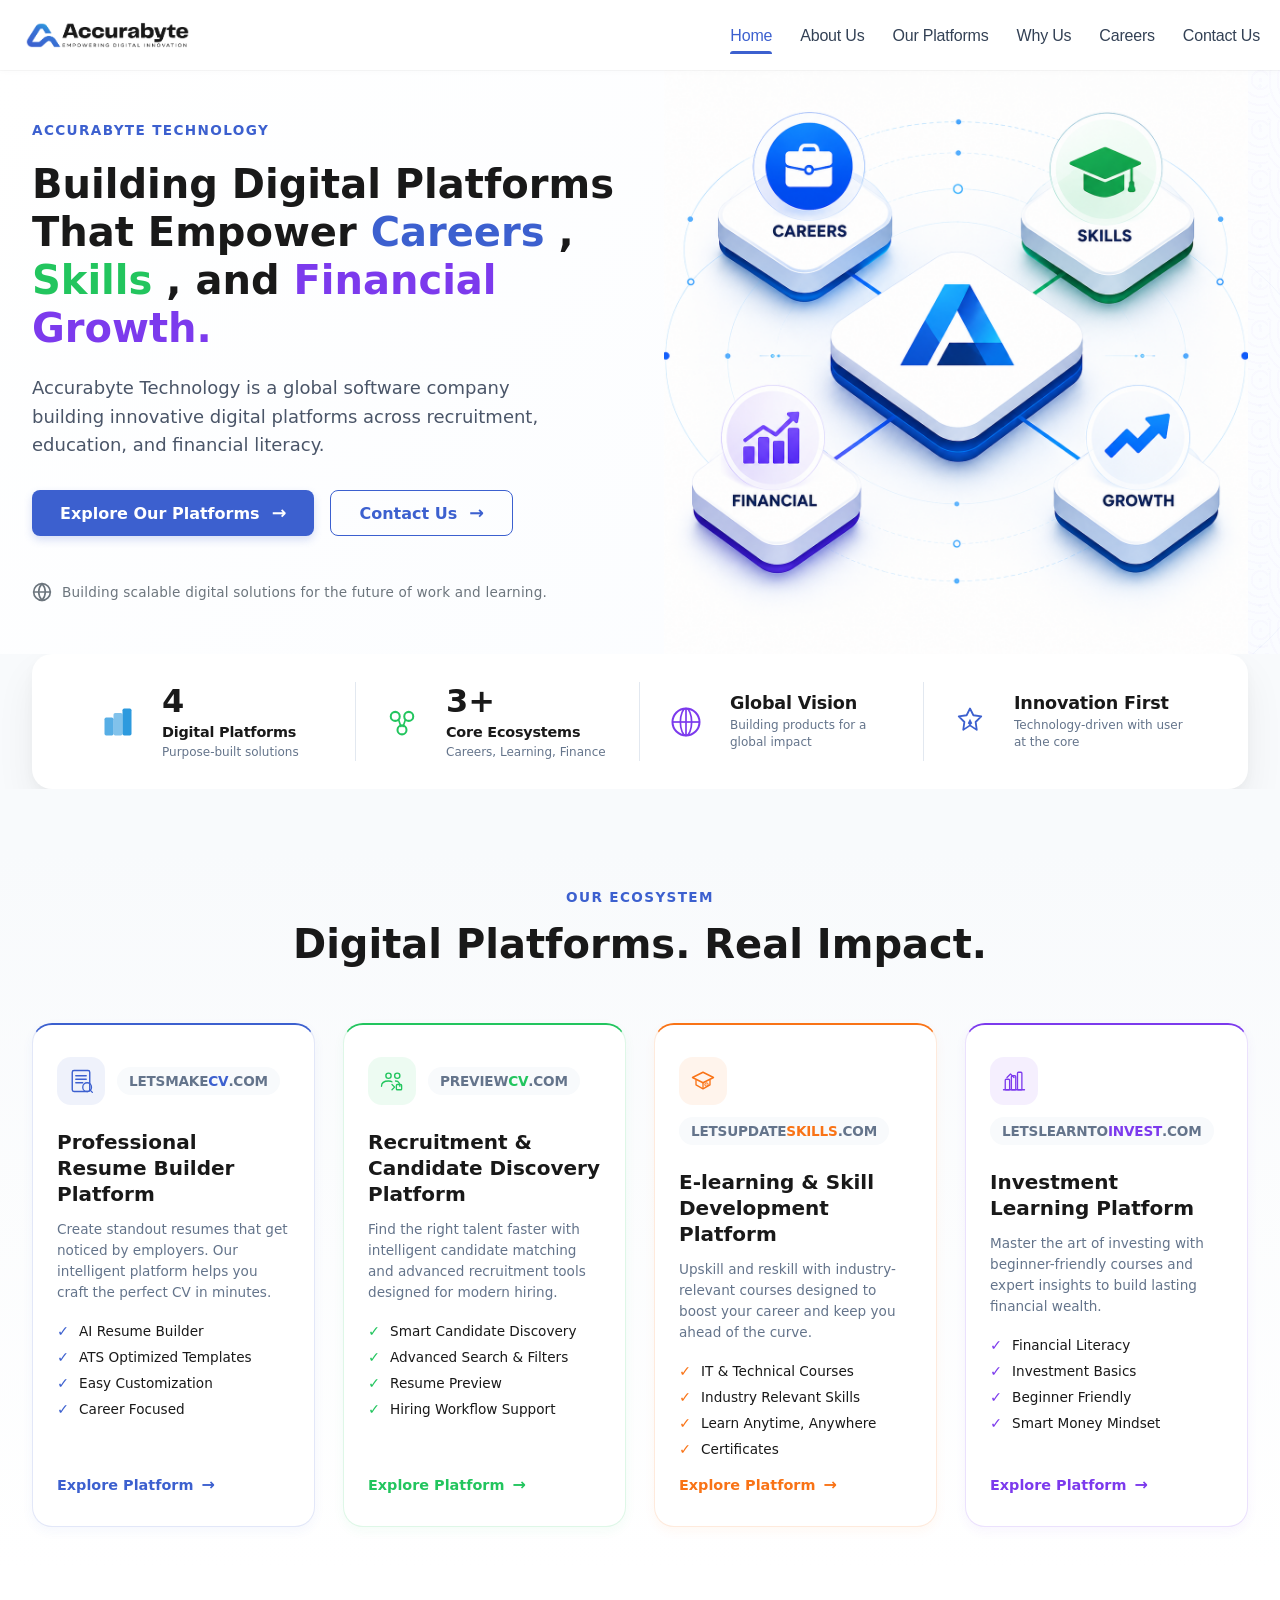
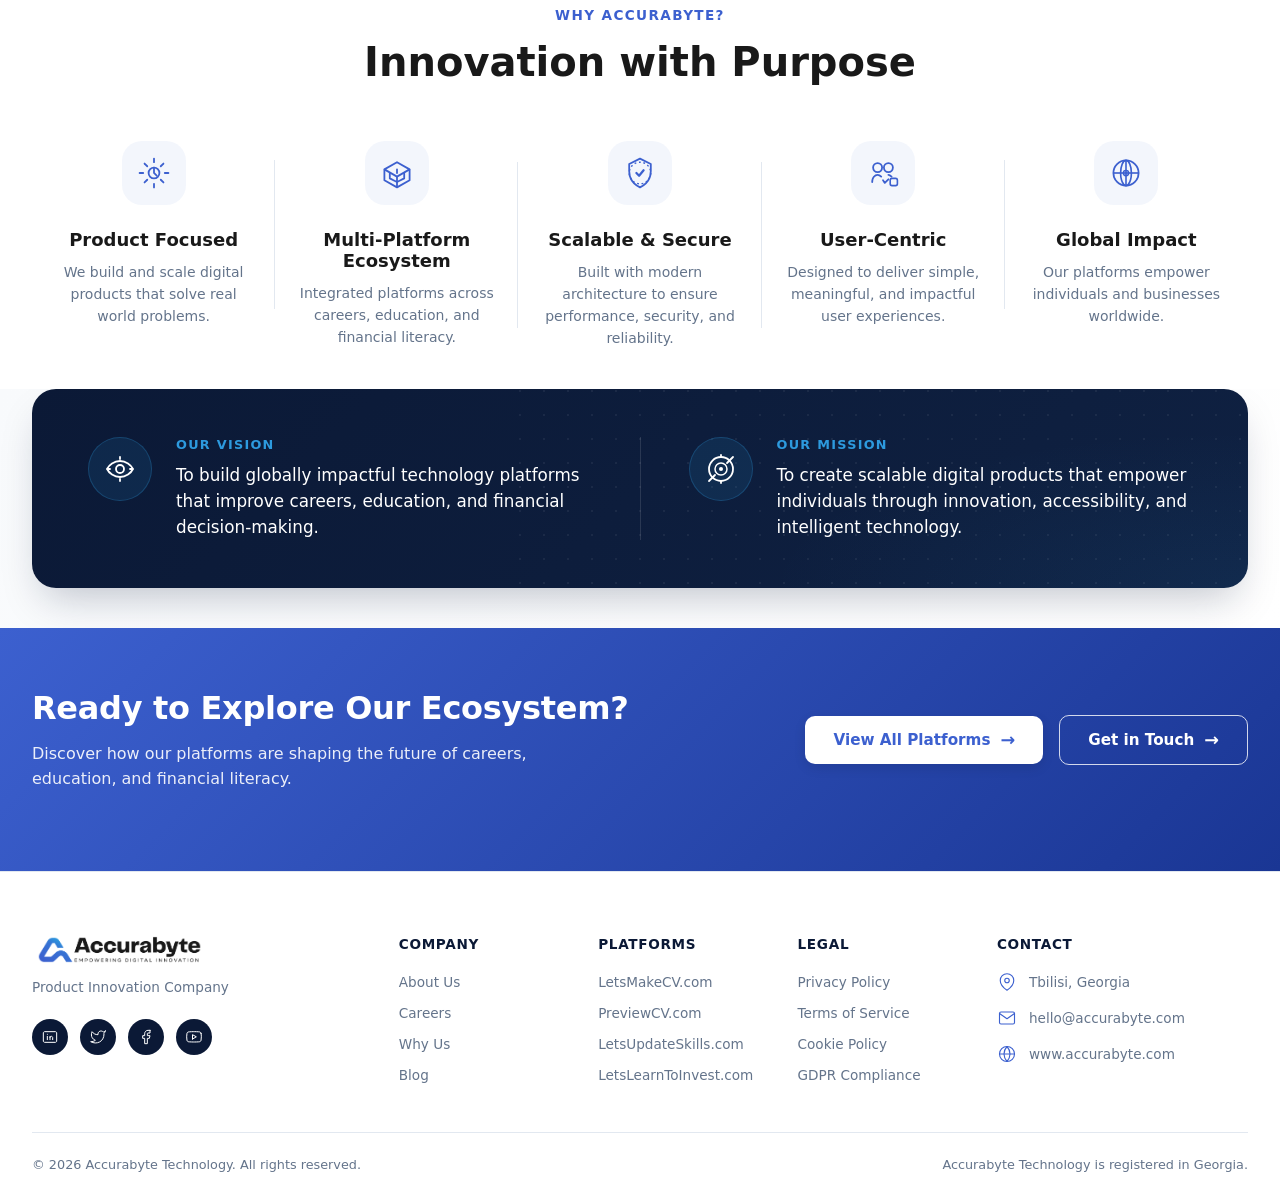
==== index.html @ ffb5058c "Initial commit" ====
<!DOCTYPE html>
<html lang="en">
<head>
  <meta charset="UTF-8">
  <meta name="viewport" content="width=device-width, initial-scale=1.0, viewport-fit=cover">
  <title>Accurabyte Technology</title>
  <link rel="stylesheet" href="css/style.css">
</head>
<body>

<header class="site-header">
  <div class="header-container">
    <!-- LEFT: Logo Mark + Brand Typography -->
    <a href="#" class="logo-wrapper" aria-label="Accurabyte Technology home">
  <img src="assets/logo.png" alt="Accurabyte Technology Logo" class="logo-image">
</a>

    <!-- RIGHT: Navigation Menu (Desktop + Mobile overlay) -->
    <div class="nav-menu" id="navMenu">
      <ul class="nav-list">
        <li><a href="#" class="nav-link active" data-nav="home">Home</a></li>
        <li><a href="#" class="nav-link" data-nav="about">About Us</a></li>
        <li><a href="#" class="nav-link" data-nav="platforms">Our Platforms</a></li>
        <li><a href="#" class="nav-link" data-nav="whyrus">Why Us</a></li>
        <li><a href="#" class="nav-link" data-nav="careers">Careers</a></li>
        <li><a href="#" class="nav-link" data-nav="contact">Contact Us</a></li>
      </ul>
    </div>

    <!-- Mobile hamburger toggle button -->
    <button class="mobile-toggle" id="mobileToggleBtn" aria-label="Menu" aria-expanded="false">
      <div class="hamburger">
        <span></span>
        <span></span>
        <span></span>
      </div>
    </button>
  </div>
</header>

  <!-- Hero Section -->
  <section class="sec1-hero-section">
    <div class="sec1-container">
      <div class="sec1-grid">
        <!-- LEFT COLUMN: Text + CTA -->
        <div class="sec1-left-col">
          <div class="sec1-eyebrow">ACCURABYTE TECHNOLOGY</div>
          <h1 class="sec1-heading">
            <span class="sec1-text-dark">Building Digital Platforms That Empower </span>
            <span class="sec1-text-careers">Careers</span>
            <span class="sec1-text-dark">, </span>
            <span class="sec1-text-skills">Skills</span>
            <span class="sec1-text-dark">, and </span>
            <span class="sec1-text-financial">Financial Growth.</span>
          </h1>
          <p class="sec1-description">
            Accurabyte Technology is a global software company building innovative digital platforms across recruitment, education, and financial literacy.
          </p>
          <div class="sec1-cta-group">
            <a href="#" class="sec1-btn-primary">
              Explore Our Platforms <span class="sec1-arrow">→</span>
            </a>
            <a href="#" class="sec1-btn-secondary">
              Contact Us <span class="sec1-arrow">→</span>
            </a>
          </div>
          <div class="sec1-bottom-info">
            <span class="sec1-globe-icon" aria-hidden="true"></span>
            <span class="sec1-bottom-text">Building scalable digital solutions for the future of work and learning.</span>
          </div>
        </div>

        <!-- RIGHT COLUMN: Hero Visual Asset (hero.png) -->
        <div class="sec1-right-col">
          <img src="assets/hero-img.png" alt="Accurabyte isometric digital platform illustration showing careers, skills, financial growth nodes" class="sec1-hero-image">
        </div>
      </div>
    </div>
  </section>

    <!-- Stats/Features Banner Section -->
  <section class="sec2-stats-section">
    <div class="sec2-container">
      <div class="sec2-stats-banner">
        
        <!-- Item 1: Digital Platforms -->
        <div class="sec2-stats-item">
          <div class="sec2-stats-icon sec2-icon-platforms">
            <svg width="32" height="32" viewBox="0 0 32 32" fill="none" xmlns="http://www.w3.org/2000/svg">
              <rect x="4" y="12" width="8" height="16" rx="1.5" fill="currentColor" opacity="0.8"/>
              <rect x="12" y="8" width="8" height="20" rx="1.5" fill="currentColor" opacity="0.6"/>
              <rect x="20" y="4" width="8" height="24" rx="1.5" fill="currentColor"/>
            </svg>
          </div>
          <div class="sec2-stats-text">
            <div class="sec2-stats-number">4</div>
            <div class="sec2-stats-label">Digital Platforms</div>
            <div class="sec2-stats-desc">Purpose-built solutions</div>
          </div>
        </div>

        <!-- Item 2: Core Ecosystems -->
        <div class="sec2-stats-item">
          <div class="sec2-stats-icon sec2-icon-ecosystems">
            <svg width="32" height="32" viewBox="0 0 32 32" fill="none" xmlns="http://www.w3.org/2000/svg">
              <circle cx="10" cy="11" r="4" stroke="currentColor" stroke-width="1.8" fill="none"/>
              <circle cx="22" cy="11" r="4" stroke="currentColor" stroke-width="1.8" fill="none"/>
              <circle cx="16" cy="23" r="4" stroke="currentColor" stroke-width="1.8" fill="none"/>
              <path d="M13 14L15 20" stroke="currentColor" stroke-width="1.5" stroke-linecap="round"/>
              <path d="M19 14L17 20" stroke="currentColor" stroke-width="1.5" stroke-linecap="round"/>
            </svg>
          </div>
          <div class="sec2-stats-text">
            <div class="sec2-stats-number">3+</div>
            <div class="sec2-stats-label">Core Ecosystems</div>
            <div class="sec2-stats-desc">Careers, Learning, Finance</div>
          </div>
        </div>

        <!-- Item 3: Global Vision -->
        <div class="sec2-stats-item">
          <div class="sec2-stats-icon sec2-icon-global">
            <svg width="32" height="32" viewBox="0 0 32 32" fill="none" xmlns="http://www.w3.org/2000/svg">
              <circle cx="16" cy="16" r="12" stroke="currentColor" stroke-width="1.8" fill="none"/>
              <ellipse cx="16" cy="16" rx="5" ry="12" stroke="currentColor" stroke-width="1.5" fill="none"/>
              <line x1="4" y1="16" x2="28" y2="16" stroke="currentColor" stroke-width="1.5"/>
              <line x1="16" y1="4" x2="16" y2="28" stroke="currentColor" stroke-width="1.5"/>
            </svg>
          </div>
          <div class="sec2-stats-text">
            <div class="sec2-stats-heading">Global Vision</div>
            <div class="sec2-stats-desc">Building products for a global impact</div>
          </div>
        </div>

        <!-- Item 4: Innovation First -->
        <div class="sec2-stats-item">
          <div class="sec2-stats-icon sec2-icon-innovation">
            <svg width="32" height="32" viewBox="0 0 32 32" fill="none" xmlns="http://www.w3.org/2000/svg">
              <path d="M16 4L19 10L26 11L21 16L22 23L16 19L10 23L11 16L6 11L13 10L16 4Z" stroke="currentColor" stroke-width="1.6" fill="none" stroke-linejoin="round"/>
              <path d="M16 13L18 17L16 19L14 17L16 13Z" fill="currentColor"/>
            </svg>
          </div>
          <div class="sec2-stats-text">
            <div class="sec2-stats-heading">Innovation First</div>
            <div class="sec2-stats-desc">Technology-driven with user at the core</div>
          </div>
        </div>

      </div>
    </div>
  </section>

    <!-- Section 3: Digital Platforms / Ecosystem -->
  <section class="sec3-platforms-section">
    <div class="sec3-container">
      <!-- Section Header -->
      <div class="sec3-header">
        <div class="sec3-eyebrow">OUR ECOSYSTEM</div>
        <h2 class="sec3-heading">Digital Platforms. Real Impact.</h2>
      </div>

      <!-- Cards Grid -->
      <div class="sec3-grid">
        
        <!-- Card 1: Blue - Professional Resume Builder -->
        <div class="sec3-card sec3-card--blue">
          <div class="sec3-card-header">
            <div class="sec3-icon-wrapper">
              <svg width="32" height="32" viewBox="0 0 32 32" fill="none" xmlns="http://www.w3.org/2000/svg">
                <rect x="6" y="4" width="20" height="24" rx="2" stroke="currentColor" stroke-width="1.6" fill="none"/>
                <line x1="10" y1="10" x2="22" y2="10" stroke="currentColor" stroke-width="1.5" stroke-linecap="round"/>
                <line x1="10" y1="14" x2="22" y2="14" stroke="currentColor" stroke-width="1.5" stroke-linecap="round"/>
                <line x1="10" y1="18" x2="18" y2="18" stroke="currentColor" stroke-width="1.5" stroke-linecap="round"/>
                <circle cx="23" cy="23" r="5" stroke="currentColor" stroke-width="1.5" fill="none"/>
                <path d="M26 26L29 29" stroke="currentColor" stroke-width="1.5" stroke-linecap="round"/>
              </svg>
            </div>
            <div class="sec3-domain">LETSMAKE<span class="sec3-domain-highlight">CV</span>.COM</div>
          </div>
          <h3 class="sec3-platform-title">Professional Resume Builder Platform</h3>
          <p class="sec3-description">Create standout resumes that get noticed by employers. Our intelligent platform helps you craft the perfect CV in minutes.</p>
          <ul class="sec3-features-list">
            <li><span class="sec3-check-icon sec3-check--blue">✓</span> AI Resume Builder</li>
            <li><span class="sec3-check-icon sec3-check--blue">✓</span> ATS Optimized Templates</li>
            <li><span class="sec3-check-icon sec3-check--blue">✓</span> Easy Customization</li>
            <li><span class="sec3-check-icon sec3-check--blue">✓</span> Career Focused</li>
          </ul>
          <a href="https://letsmakecv.com" class="sec3-cta-link sec3-cta--blue">Explore Platform <span class="sec3-arrow">→</span></a>
        </div>

        <!-- Card 2: Green - Recruitment & Candidate Discovery -->
        <div class="sec3-card sec3-card--green">
          <div class="sec3-card-header">
            <div class="sec3-icon-wrapper">
              <svg width="32" height="32" viewBox="0 0 32 32" fill="none" xmlns="http://www.w3.org/2000/svg">
                <circle cx="12" cy="10" r="3" stroke="currentColor" stroke-width="1.6" fill="none"/>
                <circle cx="22" cy="10" r="3" stroke="currentColor" stroke-width="1.6" fill="none"/>
                <path d="M4 22C4 18 7 16 12 16C13 16 15 16 16 17" stroke="currentColor" stroke-width="1.5" fill="none" stroke-linecap="round"/>
                <path d="M20 16C21 16 23 16 24 18C25 20 25 22 25 22" stroke="currentColor" stroke-width="1.5" fill="none" stroke-linecap="round"/>
                <path d="M16 20L19 23L16 26" stroke="currentColor" stroke-width="1.5" stroke-linecap="round" stroke-linejoin="round"/>
                <rect x="21" y="20" width="6" height="6" rx="1" stroke="currentColor" stroke-width="1.5" fill="none"/>
              </svg>
            </div>
            <div class="sec3-domain">PREVIEW<span class="sec3-domain-highlight">CV</span>.COM</div>
          </div>
          <h3 class="sec3-platform-title">Recruitment & Candidate Discovery Platform</h3>
          <p class="sec3-description">Find the right talent faster with intelligent candidate matching and advanced recruitment tools designed for modern hiring.</p>
          <ul class="sec3-features-list">
            <li><span class="sec3-check-icon sec3-check--green">✓</span> Smart Candidate Discovery</li>
            <li><span class="sec3-check-icon sec3-check--green">✓</span> Advanced Search & Filters</li>
            <li><span class="sec3-check-icon sec3-check--green">✓</span> Resume Preview</li>
            <li><span class="sec3-check-icon sec3-check--green">✓</span> Hiring Workflow Support</li>
          </ul>
          <a href="https://previewcv.com" class="sec3-cta-link sec3-cta--green">Explore Platform <span class="sec3-arrow">→</span></a>
        </div>

        <!-- Card 3: Orange - E-learning & Skill Development -->
        <div class="sec3-card sec3-card--orange">
          <div class="sec3-card-header">
            <div class="sec3-icon-wrapper">
              <svg width="32" height="32" viewBox="0 0 32 32" fill="none" xmlns="http://www.w3.org/2000/svg">
                <path d="M16 6L4 12L16 18L28 12L16 6Z" stroke="currentColor" stroke-width="1.6" fill="none" stroke-linejoin="round"/>
                <path d="M8 14.5V20.5L16 25L24 20.5V14.5" stroke="currentColor" stroke-width="1.5" fill="none" stroke-linejoin="round"/>
                <path d="M16 25V18" stroke="currentColor" stroke-width="1.5"/>
                <circle cx="20" cy="20" r="2" fill="currentColor" fill-opacity="0.3" stroke="currentColor" stroke-width="1"/>
              </svg>
            </div>
            <div class="sec3-domain">LETSUPDATE<span class="sec3-domain-highlight">SKILLS</span>.COM</div>
          </div>
          <h3 class="sec3-platform-title">E-learning & Skill Development Platform</h3>
          <p class="sec3-description">Upskill and reskill with industry-relevant courses designed to boost your career and keep you ahead of the curve.</p>
          <ul class="sec3-features-list">
            <li><span class="sec3-check-icon sec3-check--orange">✓</span> IT & Technical Courses</li>
            <li><span class="sec3-check-icon sec3-check--orange">✓</span> Industry Relevant Skills</li>
            <li><span class="sec3-check-icon sec3-check--orange">✓</span> Learn Anytime, Anywhere</li>
            <li><span class="sec3-check-icon sec3-check--orange">✓</span> Certificates</li>
          </ul>
          <a href="https://www.letsupdateskills.com" class="sec3-cta-link sec3-cta--orange">Explore Platform <span class="sec3-arrow">→</span></a>
        </div>

        <!-- Card 4: Purple - Investment Learning -->
        <div class="sec3-card sec3-card--purple">
          <div class="sec3-card-header">
            <div class="sec3-icon-wrapper">
              <svg width="32" height="32" viewBox="0 0 32 32" fill="none" xmlns="http://www.w3.org/2000/svg">
                <rect x="6" y="14" width="5" height="12" rx="1" stroke="currentColor" stroke-width="1.5" fill="none"/>
                <rect x="13" y="10" width="5" height="16" rx="1" stroke="currentColor" stroke-width="1.5" fill="none"/>
                <rect x="20" y="6" width="5" height="20" rx="1" stroke="currentColor" stroke-width="1.5" fill="none"/>
                <path d="M4 26H28" stroke="currentColor" stroke-width="1.5" stroke-linecap="round"/>
                <path d="M8 12L12 8L16 12" stroke="currentColor" stroke-width="1.5" stroke-linecap="round" stroke-linejoin="round"/>
              </svg>
            </div>
            <div class="sec3-domain">LETSLEARNTO<span class="sec3-domain-highlight">INVEST</span>.COM</div>
          </div>
          <h3 class="sec3-platform-title">Investment Learning Platform</h3>
          <p class="sec3-description">Master the art of investing with beginner-friendly courses and expert insights to build lasting financial wealth.</p>
          <ul class="sec3-features-list">
            <li><span class="sec3-check-icon sec3-check--purple">✓</span> Financial Literacy</li>
            <li><span class="sec3-check-icon sec3-check--purple">✓</span> Investment Basics</li>
            <li><span class="sec3-check-icon sec3-check--purple">✓</span> Beginner Friendly</li>
            <li><span class="sec3-check-icon sec3-check--purple">✓</span> Smart Money Mindset</li>
          </ul>
          <a href="https://letslearntoinvest.com" class="sec3-cta-link sec3-cta--purple">Explore Platform <span class="sec3-arrow">→</span></a>
        </div>

      </div>
    </div>
  </section>

    <!-- Section 4: Why Accurabyte - Core Values -->
  <section class="sec4-features-section">
    <div class="sec4-container">
      <!-- Section Header -->
      <div class="sec4-header">
        <div class="sec4-eyebrow">WHY ACCURABYTE?</div>
        <h2 class="sec4-heading">Innovation with Purpose</h2>
      </div>

      <!-- Features Grid -->
      <div class="sec4-grid">
        
        <!-- Column 1: Product Focused -->
        <div class="sec4-feature-item">
          <div class="sec4-icon-wrapper">
            <svg width="40" height="40" viewBox="0 0 40 40" fill="none" xmlns="http://www.w3.org/2000/svg">
              <path d="M20 4V8" stroke="currentColor" stroke-width="2" stroke-linecap="round"/>
              <path d="M20 32V36" stroke="currentColor" stroke-width="2" stroke-linecap="round"/>
              <path d="M36 20H32" stroke="currentColor" stroke-width="2" stroke-linecap="round"/>
              <path d="M8 20H4" stroke="currentColor" stroke-width="2" stroke-linecap="round"/>
              <path d="M30.5 9.5L27.5 12.5" stroke="currentColor" stroke-width="2" stroke-linecap="round"/>
              <path d="M12.5 27.5L9.5 30.5" stroke="currentColor" stroke-width="2" stroke-linecap="round"/>
              <path d="M30.5 30.5L27.5 27.5" stroke="currentColor" stroke-width="2" stroke-linecap="round"/>
              <path d="M12.5 12.5L9.5 9.5" stroke="currentColor" stroke-width="2" stroke-linecap="round"/>
              <circle cx="20" cy="20" r="6" stroke="currentColor" stroke-width="2" fill="none"/>
              <path d="M20 14V20L23 23" stroke="currentColor" stroke-width="2" stroke-linecap="round"/>
            </svg>
          </div>
          <h3 class="sec4-feature-title">Product Focused</h3>
          <p class="sec4-feature-desc">We build and scale digital products that solve real world problems.</p>
        </div>

        <!-- Column 2: Multi-Platform Ecosystem -->
        <div class="sec4-feature-item">
          <div class="sec4-icon-wrapper">
            <svg width="40" height="40" viewBox="0 0 40 40" fill="none" xmlns="http://www.w3.org/2000/svg">
              <path d="M20 8L6 16L20 24L34 16L20 8Z" stroke="currentColor" stroke-width="2" fill="none" stroke-linejoin="round"/>
              <path d="M6 16L6 28L20 36L34 28L34 16" stroke="currentColor" stroke-width="2" fill="none" stroke-linejoin="round"/>
              <path d="M12 20V26L20 30L28 26V20" stroke="currentColor" stroke-width="2" fill="none" stroke-linejoin="round"/>
              <path d="M20 24V36" stroke="currentColor" stroke-width="2"/>
              <path d="M20 16L20 20" stroke="currentColor" stroke-width="2" stroke-linecap="round"/>
            </svg>
          </div>
          <h3 class="sec4-feature-title">Multi-Platform Ecosystem</h3>
          <p class="sec4-feature-desc">Integrated platforms across careers, education, and financial literacy.</p>
        </div>

        <!-- Column 3: Scalable & Secure -->
        <div class="sec4-feature-item">
          <div class="sec4-icon-wrapper">
            <svg width="40" height="40" viewBox="0 0 40 40" fill="none" xmlns="http://www.w3.org/2000/svg">
              <path d="M20 4L8 10V18C8 26 12 32 20 36C28 32 32 26 32 18V10L20 4Z" stroke="currentColor" stroke-width="2" fill="none" stroke-linejoin="round"/>
              <path d="M16 20L19 23L24 17" stroke="currentColor" stroke-width="2.5" stroke-linecap="round" stroke-linejoin="round"/>
              <circle cx="20" cy="20" r="12" stroke="currentColor" stroke-width="1.5" fill="none" stroke-dasharray="2 3"/>
            </svg>
          </div>
          <h3 class="sec4-feature-title">Scalable & Secure</h3>
          <p class="sec4-feature-desc">Built with modern architecture to ensure performance, security, and reliability.</p>
        </div>

        <!-- Column 4: User-Centric -->
        <div class="sec4-feature-item">
          <div class="sec4-icon-wrapper">
            <svg width="40" height="40" viewBox="0 0 40 40" fill="none" xmlns="http://www.w3.org/2000/svg">
              <circle cx="14" cy="14" r="5" stroke="currentColor" stroke-width="2" fill="none"/>
              <circle cx="26" cy="14" r="5" stroke="currentColor" stroke-width="2" fill="none"/>
              <path d="M8 30C8 25 11 22 14 22C15.5 22 17 23 18 24" stroke="currentColor" stroke-width="2" fill="none" stroke-linecap="round"/>
              <path d="M26 22C27 22 28.5 23 29.5 24" stroke="currentColor" stroke-width="2" fill="none" stroke-linecap="round"/>
              <path d="M20 28L22 31L26 27" stroke="currentColor" stroke-width="2" stroke-linecap="round" stroke-linejoin="round"/>
              <rect x="28" y="26" width="8" height="8" rx="2" stroke="currentColor" stroke-width="1.8" fill="none"/>
            </svg>
          </div>
          <h3 class="sec4-feature-title">User-Centric</h3>
          <p class="sec4-feature-desc">Designed to deliver simple, meaningful, and impactful user experiences.</p>
        </div>

        <!-- Column 5: Global Impact -->
        <div class="sec4-feature-item">
          <div class="sec4-icon-wrapper">
            <svg width="40" height="40" viewBox="0 0 40 40" fill="none" xmlns="http://www.w3.org/2000/svg">
              <circle cx="20" cy="20" r="14" stroke="currentColor" stroke-width="2" fill="none"/>
              <ellipse cx="20" cy="20" rx="6" ry="14" stroke="currentColor" stroke-width="1.8" fill="none"/>
              <line x1="6" y1="20" x2="34" y2="20" stroke="currentColor" stroke-width="1.8"/>
              <line x1="20" y1="6" x2="20" y2="34" stroke="currentColor" stroke-width="1.8"/>
              <circle cx="20" cy="20" r="3" fill="currentColor" fill-opacity="0.3" stroke="currentColor" stroke-width="1.5"/>
            </svg>
          </div>
          <h3 class="sec4-feature-title">Global Impact</h3>
          <p class="sec4-feature-desc">Our platforms empower individuals and businesses worldwide.</p>
        </div>

      </div>
    </div>
  </section>

    <!-- Section 5: Vision & Mission Banner -->
  <section class="sec5-vision-mission-section">
    <div class="sec5-container">
      <div class="sec5-banner">
        
        <!-- Left Column: Our Vision -->
        <div class="sec5-vision-block">
          <div class="sec5-badge-circle">
            <svg width="32" height="32" viewBox="0 0 32 32" fill="none" xmlns="http://www.w3.org/2000/svg">
              <path d="M16 8C10 8 5 12 3 16C5 20 10 24 16 24C22 24 27 20 29 16C27 12 22 8 16 8Z" stroke="white" stroke-width="1.8" fill="none"/>
              <circle cx="16" cy="16" r="4" stroke="white" stroke-width="1.8" fill="none"/>
              <line x1="16" y1="4" x2="16" y2="6" stroke="white" stroke-width="1.8" stroke-linecap="round"/>
              <line x1="16" y1="26" x2="16" y2="28" stroke="white" stroke-width="1.8" stroke-linecap="round"/>
              <line x1="4" y1="16" x2="6" y2="16" stroke="white" stroke-width="1.8" stroke-linecap="round"/>
              <line x1="26" y1="16" x2="28" y2="16" stroke="white" stroke-width="1.8" stroke-linecap="round"/>
            </svg>
          </div>
          <div class="sec5-text-block">
            <div class="sec5-eyebrow">OUR VISION</div>
            <p class="sec5-description">To build globally impactful technology platforms that improve careers, education, and financial decision-making.</p>
          </div>
        </div>

        <!-- Right Column: Our Mission -->
        <div class="sec5-mission-block">
          <div class="sec5-badge-circle">
            <svg width="32" height="32" viewBox="0 0 32 32" fill="none" xmlns="http://www.w3.org/2000/svg">
              <circle cx="16" cy="16" r="12" stroke="white" stroke-width="1.8" fill="none"/>
              <circle cx="16" cy="16" r="6" stroke="white" stroke-width="1.5" fill="none"/>
              <circle cx="16" cy="16" r="2" fill="white"/>
              <path d="M22 10L28 4" stroke="white" stroke-width="1.8" stroke-linecap="round"/>
              <path d="M4 28L10 22" stroke="white" stroke-width="1.8" stroke-linecap="round"/>
              <path d="M16 4V2" stroke="white" stroke-width="1.8" stroke-linecap="round"/>
              <path d="M16 30V28" stroke="white" stroke-width="1.8" stroke-linecap="round"/>
            </svg>
          </div>
          <div class="sec5-text-block">
            <div class="sec5-eyebrow">OUR MISSION</div>
            <p class="sec5-description">To create scalable digital products that empower individuals through innovation, accessibility, and intelligent technology.</p>
          </div>
        </div>

      </div>
    </div>
  </section>

    <!-- Section 6: Call-to-Action Banner -->
  <section class="sec6-cta-section">
    <div class="sec6-container">
      <div class="sec6-cta-banner">
        
        <!-- Left Side: Text Block -->
        <div class="sec6-text-group">
          <h2 class="sec6-title">Ready to Explore Our Ecosystem?</h2>
          <p class="sec6-subtitle">Discover how our platforms are shaping the future of careers, education, and financial literacy.</p>
        </div>

        <!-- Right Side: CTA Button Group -->
        <div class="sec6-button-group">
          <a href="#" class="sec6-btn-primary">
            View All Platforms <span class="sec6-arrow">→</span>
          </a>
          <a href="#" class="sec6-btn-secondary">
            Get in Touch <span class="sec6-arrow">→</span>
          </a>
        </div>

      </div>
    </div>
  </section>

    <!-- Footer Section -->
  <footer class="sec7-footer">
    <div class="sec7-container">
      <!-- Top Widget Area - 5 Columns -->
      <div class="sec7-footer-widgets">
        
        <!-- Column 1: Brand Profile & Socials -->
        <div class="sec7-footer-col sec7-brand-col">
          <div class="sec7-logo-wrapper">
            <img src="assets/logo.png" alt="Accurabyte Technology Logo" class="sec7-footer-logo">
          </div>
          <p class="sec7-tagline">Product Innovation Company</p>
          <div class="sec7-social-row">
            <a href="#" class="sec7-social-icon" aria-label="LinkedIn">
              <svg width="18" height="18" viewBox="0 0 24 24" fill="none" xmlns="http://www.w3.org/2000/svg">
                <path d="M4 4H20C20.5304 4 21.0391 4.21071 21.4142 4.58579C21.7893 4.96086 22 5.46957 22 6V18C22 18.5304 21.7893 19.0391 21.4142 19.4142C21.0391 19.7893 20.5304 20 20 20H4C3.46957 20 2.96086 19.7893 2.58579 19.4142C2.21071 19.0391 2 18.5304 2 18V6C2 5.46957 2.21071 4.96086 2.58579 4.58579C2.96086 4.21071 3.46957 4 4 4Z" stroke="currentColor" stroke-width="1.5" stroke-linejoin="round"/>
                <path d="M8 11V16" stroke="currentColor" stroke-width="1.5" stroke-linecap="round"/>
                <path d="M8 8H8.01" stroke="currentColor" stroke-width="1.5" stroke-linecap="round"/>
                <path d="M12 16V11" stroke="currentColor" stroke-width="1.5" stroke-linecap="round"/>
                <path d="M16 16V13C16 12.4696 15.7893 11.9609 15.4142 11.5858C15.0391 11.2107 14.5304 11 14 11C13.4696 11 12.9609 11.2107 12.5858 11.5858C12.2107 11.9609 12 12.4696 12 13" stroke="currentColor" stroke-width="1.5" stroke-linecap="round"/>
              </svg>
            </a>
            <a href="#" class="sec7-social-icon" aria-label="Twitter">
              <svg width="18" height="18" viewBox="0 0 24 24" fill="none" xmlns="http://www.w3.org/2000/svg">
                <path d="M23 3C22.0424 3.67548 20.9821 4.19211 19.86 4.53C19.2577 3.83751 18.4573 3.34669 17.567 3.12393C16.6767 2.90116 15.7395 2.9572 14.8821 3.28445C14.0247 3.61171 13.2884 4.1944 12.773 4.95372C12.2577 5.71303 11.9897 6.61234 12.007 7.53V8.53C10.2426 8.57557 8.50127 8.18582 6.93101 7.39545C5.36074 6.60508 4.01032 5.43864 3 4C3 4 -1 13 8 17C5.94053 18.398 3.48716 19.0989 1 19C10 24 21 19 21 7.5C20.9991 7.22145 20.9723 6.94359 20.92 6.67C21.9406 5.66349 22.6608 4.39271 23 3Z" stroke="currentColor" stroke-width="1.5" stroke-linecap="round" stroke-linejoin="round"/>
              </svg>
            </a>
            <a href="#" class="sec7-social-icon" aria-label="Facebook">
              <svg width="18" height="18" viewBox="0 0 24 24" fill="none" xmlns="http://www.w3.org/2000/svg">
                <path d="M18 2H15C13.6739 2 12.4021 2.52678 11.4645 3.46447C10.5268 4.40215 10 5.67392 10 7V10H7V14H10V22H14V14H17L18 10H14V7C14 6.73478 14.1054 6.48043 14.2929 6.29289C14.4804 6.10536 14.7348 6 15 6H18V2Z" stroke="currentColor" stroke-width="1.5" stroke-linecap="round" stroke-linejoin="round"/>
              </svg>
            </a>
            <a href="#" class="sec7-social-icon" aria-label="YouTube">
              <svg width="18" height="18" viewBox="0 0 24 24" fill="none" xmlns="http://www.w3.org/2000/svg">
                <path d="M22.54 6.42C22.4212 5.94541 22.1792 5.51057 21.8387 5.15941C21.4982 4.80824 21.0708 4.55318 20.6 4.42C18.88 4 12 4 12 4C12 4 5.12 4 3.4 4.46C2.92918 4.59318 2.50178 4.84824 2.16128 5.19941C1.82078 5.55057 1.57881 5.98541 1.46 6.46C1.14521 8.20556 0.991234 9.97631 1 11.75C0.991234 13.5237 1.14521 15.2944 1.46 17.04C1.57881 17.5146 1.82078 17.9494 2.16128 18.3006C2.50178 18.6518 2.92918 18.9068 3.4 19.04C5.12 19.5 12 19.5 12 19.5C12 19.5 18.88 19.5 20.6 19.04C21.0708 18.9068 21.4982 18.6518 21.8387 18.3006C22.1792 17.9494 22.4212 17.5146 22.54 17.04C22.8548 15.2944 23.0088 13.5237 23 11.75C23.0088 9.97631 22.8548 8.20556 22.54 6.42Z" stroke="currentColor" stroke-width="1.5" stroke-linecap="round" stroke-linejoin="round"/>
                <path d="M9.75 15.02L15.5 11.75L9.75 8.48V15.02Z" stroke="currentColor" stroke-width="1.5" stroke-linecap="round" stroke-linejoin="round"/>
              </svg>
            </a>
          </div>
        </div>

        <!-- Column 2: Company Links -->
        <div class="sec7-footer-col">
          <h4 class="sec7-footer-heading">COMPANY</h4>
          <ul class="sec7-footer-links">
            <li><a href="#">About Us</a></li>
            <li><a href="#">Careers</a></li>
            <li><a href="#">Why Us</a></li>
            <li><a href="#">Blog</a></li>
          </ul>
        </div>

        <!-- Column 3: Platforms Links -->
        <div class="sec7-footer-col">
          <h4 class="sec7-footer-heading">PLATFORMS</h4>
          <ul class="sec7-footer-links">
            <li><a href="https://letsmakecv.com">LetsMakeCV.com</a></li>
            <li><a href="https://previewcv.com">PreviewCV.com</a></li>
            <li><a href="https://www.letsupdateskills.com">LetsUpdateSkills.com</a></li>
            <li><a href="https://letslearntoinvest.com">LetsLearnToInvest.com</a></li>
          </ul>
        </div>

        <!-- Column 4: Legal Links -->
        <div class="sec7-footer-col">
          <h4 class="sec7-footer-heading">LEGAL</h4>
          <ul class="sec7-footer-links">
            <li><a href="#">Privacy Policy</a></li>
            <li><a href="#">Terms of Service</a></li>
            <li><a href="#">Cookie Policy</a></li>
            <li><a href="#">GDPR Compliance</a></li>
          </ul>
        </div>

        <!-- Column 5: Contact Info Widget -->
        <div class="sec7-footer-col sec7-contact-col">
          <h4 class="sec7-footer-heading">CONTACT</h4>
          <ul class="sec7-contact-list">
            <li class="sec7-contact-item">
              <span class="sec7-contact-icon">
                <svg width="18" height="18" viewBox="0 0 24 24" fill="none" xmlns="http://www.w3.org/2000/svg">
                  <path d="M21 10C21 17 12 23 12 23C12 23 3 17 3 10C3 7.61305 3.94821 5.32387 5.63604 3.63604C7.32387 1.94821 9.61305 1 12 1C14.3869 1 16.6761 1.94821 18.364 3.63604C20.0518 5.32387 21 7.61305 21 10Z" stroke="currentColor" stroke-width="1.5" stroke-linecap="round" stroke-linejoin="round"/>
                  <path d="M12 13C13.6569 13 15 11.6569 15 10C15 8.34315 13.6569 7 12 7C10.3431 7 9 8.34315 9 10C9 11.6569 10.3431 13 12 13Z" stroke="currentColor" stroke-width="1.5" stroke-linecap="round" stroke-linejoin="round"/>
                </svg>
              </span>
              <span class="sec7-contact-text">Tbilisi, Georgia</span>
            </li>
            <li class="sec7-contact-item">
              <span class="sec7-contact-icon">
                <svg width="18" height="18" viewBox="0 0 24 24" fill="none" xmlns="http://www.w3.org/2000/svg">
                  <path d="M4 4H20C21.1 4 22 4.9 22 6V18C22 19.1 21.1 20 20 20H4C2.9 20 2 19.1 2 18V6C2 4.9 2.9 4 4 4Z" stroke="currentColor" stroke-width="1.5" stroke-linecap="round" stroke-linejoin="round"/>
                  <path d="M22 6L12 13L2 6" stroke="currentColor" stroke-width="1.5" stroke-linecap="round" stroke-linejoin="round"/>
                </svg>
              </span>
              <a href="mailto:hello@accurabyte.com" class="sec7-contact-link">hello@accurabyte.com</a>
            </li>
            <li class="sec7-contact-item">
              <span class="sec7-contact-icon">
                <svg width="18" height="18" viewBox="0 0 24 24" fill="none" xmlns="http://www.w3.org/2000/svg">
                  <circle cx="12" cy="12" r="10" stroke="currentColor" stroke-width="1.5" stroke-linecap="round" stroke-linejoin="round"/>
                  <line x1="2" y1="12" x2="22" y2="12" stroke="currentColor" stroke-width="1.5" stroke-linecap="round" stroke-linejoin="round"/>
                  <path d="M12 2C14.5013 4.73835 15.9228 8.29203 16 12C15.9228 15.708 14.5013 19.2616 12 22C9.49872 19.2616 8.07725 15.708 8 12C8.07725 8.29203 9.49872 4.73835 12 2Z" stroke="currentColor" stroke-width="1.5" stroke-linecap="round" stroke-linejoin="round"/>
                </svg>
              </span>
              <a href="https://www.accurabyte.com" class="sec7-contact-link">www.accurabyte.com</a>
            </li>
          </ul>
        </div>

      </div>

      <!-- Bottom Bar -->
      <div class="sec7-footer-bottom">
        <div class="sec7-copyright">
          © 2026 Accurabyte Technology. All rights reserved.
        </div>
        <div class="sec7-registration">
          Accurabyte Technology is registered in Georgia.
        </div>
      </div>
    </div>
  </footer>


<script src="js/script.js"></script>

</body>
</html>
---- css/style.css ----
/* ========== RESET & BASE ========== */
    * {
      margin: 0;
      padding: 0;
      box-sizing: border-box;
    }

    body {
      font-family: 'Inter', system-ui, -apple-system, 'Segoe UI', Roboto, 'Helvetica Neue', sans-serif;
      background: #f8fafc;
      min-height: 100vh;
      display: flex;
      flex-direction: column;
    }

    /* Showcase only the header area – optional spacer for preview */
    .demo-spacer {
      flex: 1;
      display: flex;
      align-items: center;
      justify-content: center;
      color: #94a3b8;
      font-size: 0.9rem;
      padding: 2rem;
      text-align: center;
      background: #f1f5f9;
      margin-top: 0;
    }

    /* ========== CSS CUSTOM PROPERTIES (matching spec) ========== */
    :root {
      --color-bg-header: #ffffff;
      --color-text-primary: #191919;
      --color-nav-active: #3C60CF;
      --color-nav-hover: #2D9ADE;
      --color-nav-inactive: #334155;
      --header-padding-y: 20px;
      --header-padding-x-mobile: 20px;
      --header-padding-x-desktop: 40px;
      --max-width-container: 1400px;
      --transition-default: all 0.25s ease;
    }

    /* ========== HEADER MAIN STYLES ========== */
    .site-header {
      background-color: var(--color-bg-header);
      width: 100%;
      position: sticky;
      box-shadow: 0 1px 0 rgba(0, 0, 0, 0.03), 0 2px 6px rgba(0, 0, 0, 0.02);
      z-index: 100;
      top: 0;
    }

    .header-container {
      max-width: var(--max-width-container);
      margin: 0 auto;
      padding: var(--header-padding-y) var(--header-padding-x-mobile);
      display: flex;
      justify-content: space-between;
      align-items: center;
      flex-wrap: wrap;
      gap: 16px;
    }

    /* ===== LEFT SIDE: LOGO SECTION ===== */
    .logo-wrapper {
      display: flex;
      align-items: center;
      gap: 12px;
      text-decoration: none;
      z-index: 10;
    }

    /* Stylized "A" gradient icon (geometric / modern) */
    .logo-icon {
      width: 48px;
      height: 48px;
      background: linear-gradient(135deg, #3C60CF 0%, #2D9ADE 100%);
      border-radius: 14px;
      display: flex;
      align-items: center;
      justify-content: center;
      box-shadow: 0 6px 12px -6px rgba(60, 96, 207, 0.25);
      transition: transform 0.2s ease;
    }

    .logo-icon:hover {
      transform: scale(1.02);
    }

    .logo-icon span {
      font-size: 28px;
      font-weight: 700;
      color: white;
      letter-spacing: -0.5px;
      font-family: 'Inter', sans-serif;
      text-shadow: 0 1px 1px rgba(0,0,0,0.1);
    }

    .logo-text-group {
      display: flex;
      flex-direction: column;
      line-height: 1.2;
    }

    .logo-main {
      font-size: 1.35rem;
      font-weight: 800;
      letter-spacing: -0.3px;
      color: var(--color-text-primary);
      text-transform: uppercase;
    }

    .logo-sub {
      font-size: 0.7rem;
      font-weight: 500;
      letter-spacing: 0.15em;
      text-transform: uppercase;
      color: var(--color-text-primary);
      opacity: 0.75;
      margin-top: 2px;
    }

    /* ===== RIGHT SIDE: DESKTOP NAVIGATION ===== */
    .nav-menu {
      display: flex;
      align-items: center;
    }

    .nav-list {
      display: flex;
      flex-direction: row;
      gap: 28px;
      list-style: none;
    }

    .nav-link {
      font-family: 'Inter', sans-serif;
      font-weight: 500;
      font-size: 1rem;
      text-decoration: none;
      color: var(--color-nav-inactive);
      transition: var(--transition-default);
      padding: 8px 0;
      position: relative;
      letter-spacing: -0.2px;
    }

    /* Active link styling (underline & color) */
    .nav-link.active {
      color: var(--color-nav-active);
    }

    .nav-link.active::after {
      content: '';
      position: absolute;
      bottom: -2px;
      left: 0;
      width: 100%;
      height: 3px;
      background-color: var(--color-nav-active);
      border-radius: 3px 3px 0 0;
      transition: var(--transition-default);
    }

    /* Hover state: bright sky blue */
    .nav-link:not(.active):hover {
      color: var(--color-nav-hover);
    }

    /* Optional transition for smoothness */
    .nav-link::after {
      transition: transform 0.2s ease;
    }

    /* Mobile menu toggle button (hidden on desktop) */
    .mobile-toggle {
      display: none;
      background: transparent;
      border: none;
      cursor: pointer;
      width: 42px;
      height: 42px;
      position: relative;
      z-index: 20;
      border-radius: 30px;
      transition: background 0.2s;
    }

    .mobile-toggle:hover {
      background: rgba(0,0,0,0.04);
    }

    .hamburger {
      width: 26px;
      height: 20px;
      position: relative;
      display: inline-block;
    }

    .hamburger span {
      position: absolute;
      left: 0;
      width: 100%;
      height: 2.5px;
      background-color: var(--color-text-primary);
      border-radius: 3px;
      transition: all 0.25s ease-in-out;
    }

    .hamburger span:nth-child(1) {
      top: 0;
    }
    .hamburger span:nth-child(2) {
      top: 8px;
    }
    .hamburger span:nth-child(3) {
      top: 16px;
    }

    /* open (active) state for hamburger */
    .mobile-toggle.open .hamburger span:nth-child(1) {
      transform: rotate(45deg);
      top: 8px;
    }
    .mobile-toggle.open .hamburger span:nth-child(2) {
      opacity: 0;
      transform: translateX(-8px);
    }
    .mobile-toggle.open .hamburger span:nth-child(3) {
      transform: rotate(-45deg);
      top: 8px;
    }

    /* ========== RESPONSIVE (MOBILE FIRST APPROACH) ========== */
    @media (max-width: 992px) {
      .nav-list {
        gap: 24px;
      }
      .nav-link {
        font-size: 0.95rem;
      }
    }

    @media (max-width: 768px) {
      .header-container {
        padding: 16px 20px;
      }

      .mobile-toggle {
        display: flex;
        align-items: center;
        justify-content: center;
      }

      .nav-menu {
        position: fixed;
        top: 0;
        left: 0;
        width: 100%;
        height: 100vh;
        background-color: #ffffff;
        backdrop-filter: blur(0px);
        flex-direction: column;
        justify-content: center;
        align-items: center;
        transform: translateX(100%);
        transition: transform 0.3s cubic-bezier(0.2, 0.9, 0.4, 1.1);
        z-index: 15;
        box-shadow: -5px 0 25px rgba(0,0,0,0.05);
      }

      .nav-menu.open {
        transform: translateX(0%);
      }

      .nav-list {
        flex-direction: column;
        gap: 2rem;
        text-align: center;
        align-items: center;
        width: 100%;
        padding: 0 24px;
      }

      .nav-link {
        font-size: 1.5rem;
        font-weight: 500;
        padding: 10px 0;
        display: inline-block;
      }

      .nav-link.active::after {
        bottom: 4px;
        height: 3px;
        width: 70%;
        left: 15%;
      }

      /* adjust logo icon size a tiny bit for better mobile proportion */
      .logo-icon {
        width: 42px;
        height: 42px;
      }
      .logo-icon span {
        font-size: 24px;
      }
      .logo-main {
        font-size: 1.2rem;
      }
      .logo-sub {
        font-size: 0.6rem;
      }
    }

    .logo-image {
  width: 175px;
  height: 30px;
  object-fit: contain;
  display: block;
}

/* Responsive adjustments for mobile */
@media (max-width: 768px) {
  .logo-image {
    width: 42px;
    height: 42px;
  }
}

@media (max-width: 480px) {
  .logo-image {
    width: 130px;
    height: 38px;
  }
}

    /* small extra break for very tight screens */
    @media (max-width: 480px) {
      .logo-wrapper {
        gap: 8px;
      }
      .logo-main {
        font-size: 1rem;
      }
      .logo-sub {
        font-size: 0.55rem;
        letter-spacing: 0.1em;
      }
      .logo-icon {
        width: 38px;
        height: 38px;
      }
      .logo-icon span {
        font-size: 22px;
      }
    }

    /* accessibility & focus states */
    .nav-link:focus-visible {
      outline: 2px solid var(--color-nav-active);
      outline-offset: 4px;
      border-radius: 4px;
    }

    .mobile-toggle:focus-visible {
      outline: 2px solid var(--color-nav-active);
      outline-offset: 2px;
    }

     /* prevent scrollbar shift on mobile body hidden */
  body.menu-open {
    overflow: hidden;
  }
  /* additional fine tuning for underline positioning in responsive */
  @media (max-width: 768px) {
    .nav-link.active::after {
      width: 60%;
      left: 20%;
      bottom: -2px;
    }
  }
  @media (max-width: 480px) {
    .nav-link.active::after {
      width: 50%;
      left: 25%;
    }
  }
  /* focus clarity for touch devices */
  .nav-link:active {
    opacity: 0.8;
    transition: none;
  }

   :root {
      --sec1-brand-dark: #191919;
      --sec1-brand-blue: #3C60CF;
      --sec1-accent-green: #22c55e;
      --sec1-accent-purple: #7c3aed;
      --sec1-text-muted: #4a5568;
      --sec1-bg-offwhite: #fefefe;
      --sec1-border-radius: 12px;
      --sec1-transition: all 0.3s ease;
    }

    /* Section Container */
    .sec1-hero-section {
      width: 100%;
      background: var(--sec1-bg-offwhite);
      position: relative;
      overflow: hidden;
    }

    /* Subtle background tech accents (concentric circular tracks / dots) */
    .sec1-hero-section::before {
      content: '';
      position: absolute;
      top: 0;
      right: 0;
      width: 70%;
      height: 100%;
      background-image: radial-gradient(circle at 30% 40%, rgba(60, 96, 207, 0.02) 2px, transparent 2px),
                        radial-gradient(circle at 70% 80%, rgba(34, 197, 94, 0.015) 1.5px, transparent 1.5px),
                        repeating-radial-gradient(circle at 85% 20%, rgba(124, 58, 237, 0.02) 0px, rgba(124, 58, 237, 0.02) 2px, transparent 2px, transparent 8px);
      background-size: 40px 40px, 30px 30px, 50px 50px;
      pointer-events: none;
      z-index: 0;
    }

    /* additional concentric circle rings (larger) */
    .sec1-hero-section::after {
      content: '';
      position: absolute;
      bottom: -10%;
      right: -5%;
      width: 500px;
      height: 500px;
      border-radius: 50%;
      border: 1px solid rgba(60, 96, 207, 0.05);
      pointer-events: none;
      z-index: 0;
    }

    /* Inner container with max-width */
    .sec1-container {
      max-width: 1400px;
      margin: 0 auto;
      padding: 0 32px;
      position: relative;
      z-index: 2;
    }

    /* 2-column grid layout (desktop) */
    .sec1-grid {
      display: grid;
      grid-template-columns: 1fr 1fr;
      gap: 48px;
      align-items: center;
    }

    /* ========== LEFT COLUMN (Text & CTAs) ========== */
    .sec1-left-col {
      display: flex;
      flex-direction: column;
      gap: 14px;
    }

    /* Eyebrow text */
    .sec1-eyebrow {
      font-size: 0.85rem;
      font-weight: 700;
      text-transform: uppercase;
      letter-spacing: 0.1em;
      color: var(--sec1-brand-blue);
      margin-bottom: 8px;
    }

    /* Main Heading H1 */
    .sec1-heading {
      font-size: clamp(2rem, 5vw, 2.5rem);
      line-height: 1.2;
      margin: 0;
      color: var(--sec1-brand-dark);
    }

    /* Colored spans inside heading */
    .sec1-text-dark {
      color: var(--sec1-brand-dark);
    }
    .sec1-text-careers {
      color: var(--sec1-brand-blue);
    }
    .sec1-text-skills {
      color: var(--sec1-accent-green);
    }
    .sec1-text-financial {
      color: var(--sec1-accent-purple);
    }

    /* Description paragraph */
    .sec1-description {
      font-size: 1.125rem;
      line-height: 1.6;
      color: var(--sec1-text-muted);
      max-width: 90%;
      margin: 8px 0 4px 0;
    }

    /* CTA Button Group (inline-flex) */
    .sec1-cta-group {
      display: inline-flex;
      flex-wrap: wrap;
      gap: 16px;
      margin-top: 12px;
    }

    /* Primary Button */
    .sec1-btn-primary {
      display: inline-flex;
      align-items: center;
      gap: 12px;
      background-color: var(--sec1-brand-blue);
      color: white;
      font-weight: 600;
      font-size: 1rem;
      padding: 12px 28px;
      border-radius: 8px;
      text-decoration: none;
      transition: var(--sec1-transition);
      border: none;
      cursor: pointer;
      box-shadow: 0 4px 8px rgba(60, 96, 207, 0.2);
    }

    .sec1-btn-primary:hover {
      background-color: #2d4bc2;
      transform: translateY(-2px);
      box-shadow: 0 8px 18px rgba(60, 96, 207, 0.25);
    }

    .sec1-btn-primary .sec1-arrow {
      transition: transform 0.2s ease;
    }

    .sec1-btn-primary:hover .sec1-arrow {
      transform: translateX(4px);
    }

    /* Secondary Button (Outline) */
    .sec1-btn-secondary {
      display: inline-flex;
      align-items: center;
      gap: 12px;
      background-color: transparent;
      color: var(--sec1-brand-blue);
      font-weight: 600;
      font-size: 1rem;
      padding: 12px 28px;
      border-radius: 8px;
      text-decoration: none;
      transition: var(--sec1-transition);
      border: 1.5px solid var(--sec1-brand-blue);
      cursor: pointer;
    }

    .sec1-btn-secondary:hover {
      background-color: rgba(60, 96, 207, 0.05);
      transform: translateY(-2px);
      border-color: #2d4bc2;
      color: #2d4bc2;
    }

    .sec1-btn-secondary:hover .sec1-arrow {
      transform: translateX(4px);
    }

    .sec1-arrow {
      font-size: 1.1rem;
      transition: transform 0.2s ease;
    }

    /* Bottom Sub-Text with globe icon */
    .sec1-bottom-info {
      display: flex;
      align-items: center;
      gap: 10px;
      margin-top: 32px;
    }

    .sec1-globe-icon {
      width: 20px;
      height: 20px;
      display: inline-block;
      background: currentColor;
      mask: url("data:image/svg+xml,%3Csvg xmlns='http://www.w3.org/2000/svg' viewBox='0 0 24 24' fill='none' stroke='currentColor' stroke-width='2' stroke-linecap='round' stroke-linejoin='round'%3E%3Ccircle cx='12' cy='12' r='10'%3E%3C/circle%3E%3Cline x1='2' y1='12' x2='22' y2='12'%3E%3C/line%3E%3Cpath d='M12 2a15.3 15.3 0 0 1 4 10 15.3 15.3 0 0 1-4 10 15.3 15.3 0 0 1-4-10 15.3 15.3 0 0 1 4-10z'%3E%3C/path%3E%3C/svg%3E") no-repeat center;
      mask-size: contain;
      background-color: #6c757d;
    }

    .sec1-bottom-text {
      font-size: 0.85rem;
      color: #6c757d;
      letter-spacing: 0.2px;
    }

    /* ========== RIGHT COLUMN (Hero Image) ========== */
    .sec1-right-col {
      display: flex;
      justify-content: flex-end;
      align-items: center;
    }

    .sec1-hero-image {
      max-width: 100%;
      height: auto;
      display: block;
      filter: drop-shadow(0 20px 25px -12px rgba(0, 0, 0, 0.15));
      transition: transform 0.4s ease;
    }

    .sec1-hero-image:hover {
      transform: scale(1.01);
    }

    /* ========== FULL RESPONSIVE (Mobile First Stacks) ========== */
    @media (max-width: 992px) {
      .sec1-grid {
        gap: 32px;
      }
      .sec1-description {
        max-width: 100%;
      }
    }

    @media (max-width: 768px) {
      .sec1-hero-section {
        padding: 48px 0;
      }
      .sec1-container {
        padding: 0 24px;
      }
      .sec1-grid {
        grid-template-columns: 1fr;
        gap: 40px;
      }
      .sec1-left-col {
        order: 1;
        text-align: left;
      }
      .sec1-right-col {
        display: none;
      }
      .sec1-hero-image {
        max-width: 85%;
        margin: 0 auto;
      }
      .sec1-cta-group {
        width: 100%;
      }
      .sec1-btn-primary, .sec1-btn-secondary {
        justify-content: center;
        flex: 1;
        text-align: center;
      }
      .sec1-description {
        font-size: 1rem;
      }
      .sec1-heading {
        line-height: 1.25;
      }
      .sec1-bottom-info {
        margin-top: 24px;
      }
    }

    @media (max-width: 480px) {
      .sec1-container {
        padding: 0 20px;
      }
      .sec1-cta-group {
        flex-direction: column;
        width: 100%;
      }
      .sec1-btn-primary, .sec1-btn-secondary {
        width: 100%;
        justify-content: center;
      }
      .sec1-hero-image {
        max-width: 100%;
      }
      .sec1-eyebrow {
        font-size: 0.75rem;
      }
      .sec1-bottom-text {
        font-size: 0.75rem;
      }
    }

    /* For very large screens: image stays nicely sized */
    @media (min-width: 1600px) {
      .sec1-hero-image {
        max-width: 90%;
      }
    }

    /* Additional small decorative touches: optional gradient background subtle */
    .sec1-hero-section {
      background: linear-gradient(135deg, #ffffff 0%, #fafcff 100%);
    }

    /* ====== SECTION 2: Stats/Features Banner ====== */

.sec2-stats-section {
  width: 100%;
  position: relative;
  margin-bottom: 60px;
  z-index: 10;
}

.sec2-container {
  max-width: 1400px;
  margin: 0 auto;
  padding: 0 32px;
}

.sec2-stats-banner {
  background: #FFFFFF;
  border-radius: 20px;
  padding: 28px 40px;
  box-shadow: 0px 20px 40px rgba(0, 0, 0, 0.06), 0px 4px 12px rgba(0, 0, 0, 0.03);
  display: grid;
  grid-template-columns: repeat(4, 1fr);
  gap: 0;
}

.sec2-stats-item {
  display: flex;
  align-items: center;
  gap: 18px;
  padding: 0 20px;
}

/* Vertical dividers between items */
.sec2-stats-item:not(:last-child) {
  border-right: 1px solid #E2E8F0;
}

/* Icon styles */
.sec2-stats-icon {
  width: 52px;
  height: 52px;
  display: flex;
  align-items: center;
  justify-content: center;
  flex-shrink: 0;
}

.sec2-stats-icon svg {
  width: 36px;
  height: 36px;
}

/* Icon colors */
.sec2-icon-platforms {
  color: #2D9ADE;
}

.sec2-icon-ecosystems {
  color: #22C55E;
}

.sec2-icon-global {
  color: #7C3AED;
}

.sec2-icon-innovation {
  color: #3C60CF;
}

/* Text column */
.sec2-stats-text {
  display: flex;
  flex-direction: column;
  gap: 4px;
}

/* For items with number (Digital Platforms & Core Ecosystems) */
.sec2-stats-number {
  font-size: 2rem;
  font-weight: 800;
  color: #191919;
  line-height: 1.2;
}

.sec2-stats-label {
  font-size: 0.9rem;
  font-weight: 700;
  color: #191919;
  letter-spacing: -0.2px;
}

/* For items with heading (Global Vision & Innovation First) */
.sec2-stats-heading {
  font-size: 1.1rem;
  font-weight: 700;
  color: #191919;
  letter-spacing: -0.2px;
}

/* Description text - common for all items */
.sec2-stats-desc {
  font-size: 0.75rem;
  color: #64748B;
  line-height: 1.4;
}

/* ========== RESPONSIVE ========== */

/* Tablet: 2x2 grid */
@media (max-width: 900px) {
  .sec2-stats-section {
    margin-top: -20px;
    margin-bottom: 50px;
  }

  .sec2-container {
    padding: 0 24px;
  }

  .sec2-stats-banner {
    grid-template-columns: repeat(2, 1fr);
    gap: 32px 0;
    padding: 28px 32px;
  }

  .sec2-stats-item {
    padding: 0 16px;
  }

  /* Remove vertical borders on tablet */
  .sec2-stats-item:not(:last-child) {
    border-right: none;
  }

  /* Add horizontal borders for 2x2 layout */
  .sec2-stats-item:nth-child(1),
  .sec2-stats-item:nth-child(2) {
    border-bottom: 1px solid #E2E8F0;
    padding-bottom: 24px;
  }

  .sec2-stats-item:nth-child(1),
  .sec2-stats-item:nth-child(3) {
    border-right: 1px solid #E2E8F0;
  }

  .sec2-stats-item:nth-child(2),
  .sec2-stats-item:nth-child(4) {
    border-right: none;
  }
}

/* Mobile: Stack vertically */
@media (max-width: 600px) {
  .sec2-stats-section {
    margin-top: -10px;
    margin-bottom: 40px;
  }

  .sec2-container {
    padding: 0 20px;
  }

  .sec2-stats-banner {
    grid-template-columns: 1fr;
    gap: 24px;
    padding: 24px 20px;
    border-radius: 16px;
  }

  .sec2-stats-item {
    padding: 0;
    gap: 16px;
  }

  /* Reset all borders */
  .sec2-stats-item:not(:last-child) {
    border-right: none;
    border-bottom: none;
    padding-bottom: 0;
  }

  .sec2-stats-item:nth-child(1),
  .sec2-stats-item:nth-child(2),
  .sec2-stats-item:nth-child(3) {
    border-right: none;
    border-bottom: 1px solid #E2E8F0;
    padding-bottom: 24px;
  }

  .sec2-stats-icon {
    width: 44px;
    height: 44px;
  }

  .sec2-stats-icon svg {
    width: 30px;
    height: 30px;
  }

  .sec2-stats-number {
    font-size: 1.75rem;
  }

  .sec2-stats-heading {
    font-size: 1rem;
  }

  .sec2-stats-label {
    font-size: 0.85rem;
  }

  .sec2-stats-desc {
    font-size: 0.7rem;
  }
}

/* Small mobile adjustments */
@media (max-width: 480px) {
  .sec2-stats-item {
    gap: 14px;
  }

  .sec2-stats-icon {
    width: 40px;
    height: 40px;
  }

  .sec2-stats-icon svg {
    width: 26px;
    height: 26px;
  }

  .sec2-stats-number {
    font-size: 1.5rem;
  }

  .sec2-stats-heading {
    font-size: 0.95rem;
  }

  .sec2-stats-label {
    font-size: 0.8rem;
  }
}

/* ====== SECTION 3: Digital Platforms / Ecosystem ====== */

.sec3-platforms-section {
  width: 100%;
  padding: 40px 0;
  background: linear-gradient(180deg, #f8fafc 0%, #ffffff 100%);
  position: relative;
}

.sec3-container {
  max-width: 1400px;
  margin: 0 auto;
  padding: 0 32px;
}

/* Section Header */
.sec3-header {
  text-align: center;
  margin-bottom: 56px;
}

.sec3-eyebrow {
  font-size: 0.85rem;
  font-weight: 700;
  text-transform: uppercase;
  letter-spacing: 0.1em;
  color: #3C60CF;
  margin-bottom: 16px;
}

.sec3-heading {
  font-size: clamp(1.75rem, 4vw, 2.5rem);
  color: #191919;
  margin: 0;
}

/* Cards Grid */
.sec3-grid {
  display: grid;
  grid-template-columns: repeat(4, 1fr);
  gap: 28px;
}

/* Base Card Styles */
.sec3-card {
  display: flex;
  flex-direction: column;
  height: 100%;
  background: #FFFFFF;
  border-radius: 20px;
  padding: 32px 24px;
  transition: all 0.3s ease;
  position: relative;
  border: 1px solid rgba(0, 0, 0, 0.05);
}

.sec3-card:hover {
  transform: translateY(-6px);
}

/* Card Theme Variables */
.sec3-card--blue { 
  --theme-color: #3C60CF; 
  --theme-color-rgb: 60, 96, 207;
  --theme-border: rgba(60, 96, 207, 0.15);
}
.sec3-card--green { 
  --theme-color: #22C55E; 
  --theme-color-rgb: 34, 197, 94;
  --theme-border: rgba(34, 197, 94, 0.15);
}
.sec3-card--orange { 
  --theme-color: #F97316; 
  --theme-color-rgb: 249, 115, 22;
  --theme-border: rgba(249, 115, 22, 0.15);
}
.sec3-card--purple { 
  --theme-color: #7C3AED; 
  --theme-color-rgb: 124, 58, 237;
  --theme-border: rgba(124, 58, 237, 0.15);
}

/* Apply theme borders */
.sec3-card--blue { border-color: var(--theme-border); box-shadow: 0 4px 12px rgba(60, 96, 207, 0.05);border-top: 2px solid #3C60CF; }
.sec3-card--green { border-color: var(--theme-border); box-shadow: 0 4px 12px rgba(34, 197, 94, 0.05);border-top: 2px solid #22C55E; }
.sec3-card--orange { border-color: var(--theme-border); box-shadow: 0 4px 12px rgba(249, 115, 22, 0.05);border-top: 2px solid #F97316; }
.sec3-card--purple { border-color: var(--theme-border); box-shadow: 0 4px 12px rgba(124, 58, 237, 0.05);border-top: 2px solid #7C3AED; }

.sec3-card--blue:hover { box-shadow: 0 12px 30px rgba(60, 96, 207, 0.12); }
.sec3-card--green:hover { box-shadow: 0 12px 30px rgba(34, 197, 94, 0.12); }
.sec3-card--orange:hover { box-shadow: 0 12px 30px rgba(249, 115, 22, 0.12); }
.sec3-card--purple:hover { box-shadow: 0 12px 30px rgba(124, 58, 237, 0.12); }

/* Card Header (Icon + Domain) */
.sec3-card-header {
  display: flex;
  align-items: center;
  gap: 12px;
  margin-bottom: 24px;
  flex-wrap: wrap;
}

.sec3-icon-wrapper {
  width: 48px;
  height: 48px;
  display: flex;
  align-items: center;
  justify-content: center;
  background: rgba(var(--theme-color-rgb), 0.08);
  border-radius: 14px;
  color: var(--theme-color);
}

.sec3-icon-wrapper svg {
  width: 28px;
  height: 28px;
}

.sec3-domain {
  font-size: 0.85rem;
  font-weight: 600;
  color: #64748B;
  letter-spacing: -0.2px;
  background: #F8FAFC;
  padding: 6px 12px;
  border-radius: 20px;
}

.sec3-domain-highlight {
  color: var(--theme-color);
  font-weight: 800;
}

/* Platform Title */
.sec3-platform-title {
  font-size: 1.25rem;
  font-weight: 700;
  color: #191919;
  margin: 0 0 12px 0;
  line-height: 1.3;
}

/* Description */
.sec3-description {
  font-size: 0.85rem;
  line-height: 1.55;
  color: #64748B;
  margin-bottom: 20px;
}

/* Features List */
.sec3-features-list {
  list-style: none;
  padding: 0;
  margin: 0 0 8px 0;
  flex-grow: 1;
}

.sec3-features-list li {
  display: flex;
  align-items: center;
  gap: 10px;
  font-size: 0.85rem;
  font-weight: 500;
  color: #191919;
  margin-bottom: 10px;
}

.sec3-check-icon {
  font-size: 0.9rem;
  font-weight: 700;
}

.sec3-check--blue { color: #3C60CF; }
.sec3-check--green { color: #22C55E; }
.sec3-check--orange { color: #F97316; }
.sec3-check--purple { color: #7C3AED; }

/* CTA Link */
.sec3-cta-link {
  display: inline-flex;
  align-items: center;
  gap: 8px;
  font-size: 0.9rem;
  font-weight: 700;
  text-decoration: none;
  margin-top: auto;
  transition: all 0.2s ease;
}

.sec3-cta--blue { color: #3C60CF; }
.sec3-cta--green { color: #22C55E; }
.sec3-cta--orange { color: #F97316; }
.sec3-cta--purple { color: #7C3AED; }

.sec3-cta-link .sec3-arrow {
  transition: transform 0.2s ease;
  font-size: 1rem;
}

.sec3-cta-link:hover .sec3-arrow {
  transform: translateX(5px);
}

.sec3-cta-link:hover {
  opacity: 0.8;
}

/* ========== RESPONSIVE ========== */

/* Tablet: 2 columns */
@media (max-width: 1024px) {
  .sec3-grid {
    grid-template-columns: repeat(2, 1fr);
    gap: 24px;
  }
  
  .sec3-platforms-section {
    padding: 60px 0;
  }
}

/* Mobile: 1 column */
@media (max-width: 640px) {
  .sec3-container {
    padding: 0 20px;
  }
  
  .sec3-grid {
    grid-template-columns: 1fr;
    gap: 20px;
  }
  
  .sec3-platforms-section {
    padding: 50px 0;
  }
  
  .sec3-header {
    margin-bottom: 40px;
  }
  
  .sec3-card {
    padding: 28px 20px;
  }
  
  .sec3-card-header {
    gap: 10px;
  }
  
  .sec3-icon-wrapper {
    width: 44px;
    height: 44px;
  }
  
  .sec3-icon-wrapper svg {
    width: 24px;
    height: 24px;
  }
  
  .sec3-domain {
    font-size: 0.75rem;
  }
  
  .sec3-platform-title {
    font-size: 1.1rem;
  }
  
  .sec3-description {
    font-size: 0.8rem;
  }
  
  .sec3-features-list li {
    font-size: 0.8rem;
  }
}

/* ====== SECTION 4: Why Accurabyte - Core Values ====== */

.sec4-features-section {
  width: 100%;
  padding: 40px 0;
  background: #FFFFFF;
  position: relative;
}

.sec4-container {
  max-width: 1400px;
  margin: 0 auto;
  padding: 0 32px;
}

/* Section Header */
.sec4-header {
  text-align: center;
  margin-bottom: 56px;
}

.sec4-eyebrow {
  font-size: 0.85rem;
  font-weight: 700;
  text-transform: uppercase;
  letter-spacing: 0.1em;
  color: #3C60CF;
  margin-bottom: 16px;
}

.sec4-heading {
  font-size: clamp(1.75rem, 4vw, 2.5rem);
  color: #191919;
  margin: 0;
}

/* Features Grid - 5 columns desktop */
.sec4-grid {
  display: grid;
  grid-template-columns: repeat(5, 1fr);
  gap: 0;
  align-items: start;
}

/* Individual Feature Item */
.sec4-feature-item {
  display: flex;
  flex-direction: column;
  align-items: center;
  text-align: center;
  padding: 0 20px;
  position: relative;
}

/* Vertical dividers between items (not on last child) */
.sec4-feature-item:not(:last-child)::after {
  content: '';
  position: absolute;
  right: 0;
  top: 10%;
  height: 80%;
  width: 1px;
  background: #E2E8F0;
}

/* Icon Wrapper */
.sec4-icon-wrapper {
  width: 64px;
  height: 64px;
  display: flex;
  align-items: center;
  justify-content: center;
  margin-bottom: 24px;
  color: #3C60CF;
  background: rgba(60, 96, 207, 0.06);
  border-radius: 20px;
  transition: all 0.3s ease;
}

.sec4-feature-item:hover .sec4-icon-wrapper {
  transform: translateY(-4px);
  background: rgba(60, 96, 207, 0.1);
}

.sec4-icon-wrapper svg {
  width: 36px;
  height: 36px;
}

/* Feature Title */
.sec4-feature-title {
  font-size: 1.125rem;
  font-weight: 700;
  color: #191919;
  margin: 0 0 12px 0;
}

/* Feature Description */
.sec4-feature-desc {
  font-size: 0.875rem;
  color: #64748B;
  line-height: 1.55;
  max-width: 220px;
  margin: 0 auto;
}

/* ========== RESPONSIVE ========== */

/* Tablet: 3-2 split layout (3 columns top row, 2 columns second row centered) */
@media (max-width: 1024px) {
  .sec4-features-section {
    padding: 60px 0;
  }

  .sec4-container {
    padding: 0 24px;
  }

  .sec4-grid {
    grid-template-columns: repeat(3, 1fr);
    gap: 48px 24px;
  }

  /* Remove all dividers on tablet */
  .sec4-feature-item:not(:last-child)::after {
    display: none;
  }

  /* Items 4 and 5 - center them in the grid */
  .sec4-feature-item:nth-child(4),
  .sec4-feature-item:nth-child(5) {
    grid-column: span 1;
  }

  /* Create a wrapper effect to center the last two items */
  .sec4-grid {
    justify-items: center;
  }

  .sec4-feature-item:nth-child(4) {
    grid-column: 1 / 2;
    justify-self: end;
    padding-right: 12px;
  }

  .sec4-feature-item:nth-child(5) {
    grid-column: 3 / 4;
    justify-self: start;
    padding-left: 12px;
  }

  .sec4-feature-desc {
    max-width: 200px;
  }
}

/* Small Tablet / Large Mobile: 2 columns */
@media (max-width: 768px) {
  .sec4-grid {
    grid-template-columns: repeat(2, 1fr);
    gap: 40px 32px;
  }

  .sec4-feature-item:nth-child(4),
  .sec4-feature-item:nth-child(5) {
    grid-column: span 1;
    justify-self: center;
    padding: 0;
  }

  .sec4-feature-item:nth-child(4) {
    grid-column: 1 / 2;
  }

  .sec4-feature-item:nth-child(5) {
    grid-column: 2 / 3;
  }

  .sec4-feature-desc {
    max-width: 240px;
  }
}

/* Mobile: 1 column stacked */
@media (max-width: 550px) {
  .sec4-features-section {
    padding: 50px 0;
  }

  .sec4-container {
    padding: 0 20px;
  }

  .sec4-header {
    margin-bottom: 40px;
  }

  .sec4-grid {
    grid-template-columns: 1fr;
    gap: 40px;
  }

  .sec4-feature-item {
    padding: 0;
    max-width: 320px;
    margin: 0 auto;
  }

  .sec4-feature-item:nth-child(4),
  .sec4-feature-item:nth-child(5) {
    grid-column: auto;
    justify-self: center;
    padding: 0;
  }

  .sec4-icon-wrapper {
    width: 56px;
    height: 56px;
    margin-bottom: 20px;
  }

  .sec4-icon-wrapper svg {
    width: 30px;
    height: 30px;
  }

  .sec4-feature-title {
    font-size: 1rem;
  }

  .sec4-feature-desc {
    font-size: 0.8rem;
    max-width: 260px;
  }
}

/* Extra small devices */
@media (max-width: 380px) {
  .sec4-feature-desc {
    max-width: 220px;
  }
}

/* ====== SECTION 5: Vision & Mission Banner ====== */

.sec5-vision-mission-section {
  width: 100%;
  background: linear-gradient(135deg, #F8FAFC 0%, #FFFFFF 100%);
  position: relative;
  padding-bottom: 40px;
}

.sec5-container {
  max-width: 1400px;
  margin: 0 auto;
  padding: 0 32px;
}

.sec5-banner {
  background: linear-gradient(135deg, #0B1936 0%, #0F2142 100%);
  border-radius: 24px;
  padding: 48px 56px;
  display: flex;
  gap: 48px;
  position: relative;
  overflow: hidden;
  box-shadow: 0 20px 40px -12px rgba(11, 25, 54, 0.25);
}

/* Background Pattern - World Map Dots */
.sec5-banner::before {
  content: '';
  position: absolute;
  top: 0;
  right: 0;
  width: 60%;
  height: 100%;
  background-image: radial-gradient(circle at 2px 2px, rgba(255, 255, 255, 0.06) 1.5px, transparent 1.5px);
  background-size: 24px 24px;
  background-repeat: repeat;
  pointer-events: none;
  z-index: 0;
}

/* Secondary subtle pattern layer */
.sec5-banner::after {
  content: '';
  position: absolute;
  bottom: 0;
  right: 0;
  width: 40%;
  height: 80%;
  background: radial-gradient(ellipse at 100% 100%, rgba(45, 154, 222, 0.08) 0%, transparent 70%);
  pointer-events: none;
  z-index: 0;
}

/* Vision Block */
.sec5-vision-block {
  display: flex;
  align-items: flex-start;
  gap: 24px;
  flex: 1;
  position: relative;
  z-index: 2;
}

/* Vertical Divider between Vision and Mission */
.sec5-vision-block {
  border-right: 1px solid rgba(255, 255, 255, 0.12);
  padding-right: 48px;
}

.sec5-mission-block {
  display: flex;
  align-items: flex-start;
  gap: 24px;
  flex: 1;
  position: relative;
  z-index: 2;
  padding-left: 0;
}

/* Badge Circle */
.sec5-badge-circle {
  width: 64px;
  height: 64px;
  background: rgba(45, 154, 222, 0.12);
  border-radius: 50%;
  display: flex;
  align-items: center;
  justify-content: center;
  flex-shrink: 0;
  border: 1px solid rgba(45, 154, 222, 0.25);
  transition: all 0.3s ease;
}

.sec5-vision-block:hover .sec5-badge-circle,
.sec5-mission-block:hover .sec5-badge-circle {
  background: rgba(45, 154, 222, 0.2);
  border-color: rgba(45, 154, 222, 0.4);
  transform: scale(1.05);
}

.sec5-badge-circle svg {
  width: 32px;
  height: 32px;
}

/* Text Block */
.sec5-text-block {
  display: flex;
  flex-direction: column;
  gap: 10px;
  flex: 1;
}

.sec5-eyebrow {
  font-size: 0.8rem;
  font-weight: 700;
  text-transform: uppercase;
  letter-spacing: 0.1em;
  color: #2D9ADE;
}

.sec5-description {
  font-size: 1.05rem;
  line-height: 1.55;
  color: #FFFFFF;
  margin: 0;
  font-weight: 400;
}

/* ========== RESPONSIVE ========== */

/* Tablet Landscape */
@media (max-width: 1024px) {
  .sec5-vision-mission-section {
    padding: 50px 0;
  }

  .sec5-container {
    padding: 0 24px;
  }

  .sec5-banner {
    padding: 40px 40px;
    gap: 36px;
  }

  .sec5-vision-block {
    padding-right: 36px;
    gap: 20px;
  }

  .sec5-mission-block {
    gap: 20px;
  }

  .sec5-description {
    font-size: 0.95rem;
  }

  .sec5-badge-circle {
    width: 56px;
    height: 56px;
  }

  .sec5-badge-circle svg {
    width: 28px;
    height: 28px;
  }
}

/* Tablet Portrait */
@media (max-width: 768px) {
  .sec5-banner {
    flex-direction: column;
    gap: 32px;
    padding: 36px 32px;
  }

  /* Remove vertical divider, add horizontal separator */
  .sec5-vision-block {
    border-right: none;
    border-bottom: 1px solid rgba(255, 255, 255, 0.12);
    padding-right: 0;
    padding-bottom: 32px;
  }

  .sec5-mission-block {
    padding-top: 0;
  }

  .sec5-description {
    font-size: 0.95rem;
  }

  .sec5-banner::before {
    width: 100%;
    opacity: 0.5;
  }
}

/* Mobile */
@media (max-width: 550px) {
  .sec5-vision-mission-section {
    padding: 40px 0;
  }

  .sec5-container {
    padding: 0 20px;
  }

  .sec5-banner {
    padding: 28px 24px;
    border-radius: 20px;
    gap: 28px;
  }

  .sec5-vision-block {
    flex-direction: column;
    align-items: center;
    text-align: center;
    gap: 16px;
    padding-bottom: 28px;
  }

  .sec5-mission-block {
    flex-direction: column;
    align-items: center;
    text-align: center;
    gap: 16px;
  }

  .sec5-text-block {
    align-items: center;
  }

  .sec5-eyebrow {
    font-size: 0.75rem;
  }

  .sec5-description {
    font-size: 0.88rem;
    text-align: center;
  }

  .sec5-badge-circle {
    width: 52px;
    height: 52px;
  }

  .sec5-badge-circle svg {
    width: 26px;
    height: 26px;
  }
}

/* Small Mobile */
@media (max-width: 380px) {
  .sec5-banner {
    padding: 24px 20px;
  }

  .sec5-description {
    font-size: 0.85rem;
  }

  .sec5-badge-circle {
    width: 48px;
    height: 48px;
  }

  .sec5-badge-circle svg {
    width: 24px;
    height: 24px;
  }
}

/* ====== SECTION 6: Call-to-Action Banner ====== */

.sec6-cta-section {
  width: 100%;
  padding: 60px 0 80px 0;
  background: linear-gradient(135deg, #3C60CF 0%, #1A3694 100%);
  position: relative;
}

.sec6-container {
  max-width: 1400px;
  margin: 0 auto;
  padding: 0 32px;
}

.sec6-cta-banner {
  border-radius: 24px;
  display: flex;
  justify-content: space-between;
  align-items: center;
  gap: 40px;
  position: relative;
}

/* Subtle decorative elements */
.sec6-cta-banner::before {
  content: '';
  position: absolute;
  top: -50%;
  right: -10%;
  width: 300px;
  height: 300px;
  background: radial-gradient(circle, rgba(255, 255, 255, 0.08) 0%, transparent 70%);
  border-radius: 50%;
  pointer-events: none;
  z-index: 0;
}

.sec6-cta-banner::after {
  content: '';
  position: absolute;
  bottom: -30%;
  left: -5%;
  width: 250px;
  height: 250px;
  background: radial-gradient(circle, rgba(255, 255, 255, 0.05) 0%, transparent 70%);
  border-radius: 50%;
  pointer-events: none;
  z-index: 0;
}

/* Text Group */
.sec6-text-group {
  display: flex;
  flex-direction: column;
  gap: 12px;
  position: relative;
  z-index: 2;
  flex: 1;
}

.sec6-title {
  font-size: clamp(1.5rem, 4vw, 2rem);
  font-weight: 700;
  color: #FFFFFF;
  margin: 0;
  line-height: 1.3;
  letter-spacing: -0.3px;
}

.sec6-subtitle {
  font-size: 1rem;
  line-height: 1.55;
  color: rgba(255, 255, 255, 0.9);
  margin: 0;
  max-width: 500px;
}

/* Button Group */
.sec6-button-group {
  display: flex;
  align-items: center;
  gap: 16px;
  position: relative;
  z-index: 2;
  flex-shrink: 0;
}

/* Primary Button - White background */
.sec6-btn-primary {
  display: inline-flex;
  align-items: center;
  gap: 10px;
  background-color: #FFFFFF;
  color: #3C60CF;
  font-weight: 700;
  font-size: 0.95rem;
  padding: 14px 28px;
  border-radius: 10px;
  text-decoration: none;
  transition: all 0.3s ease;
  border: none;
  cursor: pointer;
  box-shadow: 0 4px 12px rgba(0, 0, 0, 0.1);
}

.sec6-btn-primary:hover {
  transform: translateY(-2px);
  box-shadow: 0 8px 20px rgba(0, 0, 0, 0.15);
  background-color: #F8FAFC;
}

.sec6-btn-primary .sec6-arrow {
  transition: transform 0.2s ease;
  font-size: 1.1rem;
}

.sec6-btn-primary:hover .sec6-arrow {
  transform: translateX(4px);
}

/* Secondary Button - Outline */
.sec6-btn-secondary {
  display: inline-flex;
  align-items: center;
  gap: 10px;
  background-color: transparent;
  color: #FFFFFF;
  font-weight: 700;
  font-size: 0.95rem;
  padding: 14px 28px;
  border-radius: 10px;
  text-decoration: none;
  transition: all 0.3s ease;
  border: 1.5px solid rgba(255, 255, 255, 0.8);
  cursor: pointer;
}

.sec6-btn-secondary:hover {
  background-color: rgba(255, 255, 255, 0.1);
  border-color: #FFFFFF;
  transform: translateY(-2px);
}

.sec6-btn-secondary .sec6-arrow {
  transition: transform 0.2s ease;
  font-size: 1.1rem;
}

.sec6-btn-secondary:hover .sec6-arrow {
  transform: translateX(4px);
}

.sec6-arrow {
  display: inline-block;
}

/* ========== RESPONSIVE ========== */

/* Tablet Landscape */
@media (max-width: 1024px) {
  .sec6-cta-section {
    padding: 50px 0 70px 0;
  }

  .sec6-container {
    padding: 0 24px;
  }

  .sec6-cta-banner {
    padding: 40px 40px;
    gap: 32px;
  }

  .sec6-title {
    font-size: 1.75rem;
  }

  .sec6-subtitle {
    font-size: 0.95rem;
  }

  .sec6-btn-primary,
  .sec6-btn-secondary {
    padding: 12px 24px;
    font-size: 0.9rem;
  }
}

/* Tablet Portrait */
@media (max-width: 768px) {
  .sec6-cta-section {
    padding: 40px 0 60px 0;
  }

  .sec6-container {
    padding: 0 20px;
  }

  .sec6-cta-banner {
    flex-direction: column;
    text-align: center;
    padding: 36px 32px;
    gap: 28px;
  }

  .sec6-text-group {
    align-items: center;
  }

  .sec6-subtitle {
    max-width: 100%;
  }

  .sec6-button-group {
    flex-direction: row;
    justify-content: center;
    width: 100%;
  }

  .sec6-btn-primary,
  .sec6-btn-secondary {
    padding: 12px 24px;
    font-size: 0.9rem;
  }
}

/* Mobile */
@media (max-width: 550px) {
  .sec6-cta-section {
    padding: 30px 0 50px 0;
  }

  .sec6-container {
    padding: 0 16px;
  }

  .sec6-cta-banner {
    padding: 32px 24px;
    border-radius: 20px;
    gap: 24px;
  }

  .sec6-title {
    font-size: 1.5rem;
  }

  .sec6-subtitle {
    font-size: 0.88rem;
  }

  .sec6-button-group {
    flex-direction: column;
    width: 100%;
    gap: 12px;
  }

  .sec6-btn-primary,
  .sec6-btn-secondary {
    width: 100%;
    justify-content: center;
    padding: 12px 20px;
    font-size: 0.88rem;
  }
}

/* Small Mobile */
@media (max-width: 380px) {
  .sec6-cta-banner {
    padding: 28px 20px;
  }

  .sec6-title {
    font-size: 1.35rem;
  }

  .sec6-subtitle {
    font-size: 0.85rem;
  }

  .sec6-btn-primary,
  .sec6-btn-secondary {
    padding: 10px 18px;
    font-size: 0.85rem;
  }
}

/* ====== SECTION 7: Footer ====== */

.sec7-footer {
  width: 100%;
  background-color: #FFFFFF;
  padding: 64px 0 24px 0;
  border-top: 1px solid #E2E8F0;
  margin-top: 0;
}

.sec7-container {
  max-width: 1400px;
  margin: 0 auto;
  padding: 0 32px;
}

/* ===== Top Widget Area - 5 Columns ===== */
.sec7-footer-widgets {
  display: grid;
  grid-template-columns: 2fr 1fr 1fr 1fr 1.5fr;
  gap: 32px;
  margin-bottom: 48px;
}

/* Brand Column */
.sec7-brand-col {
  display: flex;
  flex-direction: column;
  gap: 16px;
}

.sec7-logo-wrapper {
  display: flex;
  align-items: center;
}

.sec7-footer-logo {
  width: 175px;
  height: auto;
  object-fit: contain;
}

.sec7-tagline {
  font-size: 0.85rem;
  color: #64748B;
  margin: 0;
}

/* Social Icons Row */
.sec7-social-row {
  display: flex;
  gap: 12px;
  margin-top: 8px;
  flex-wrap: wrap;
}

.sec7-social-icon {
  width: 36px;
  height: 36px;
  background-color: #0B1936;
  color: #FFFFFF;
  border-radius: 50%;
  display: flex;
  align-items: center;
  justify-content: center;
  text-decoration: none;
  transition: all 0.2s ease;
}

.sec7-social-icon:hover {
  background-color: #3C60CF;
  transform: translateY(-2px);
}

.sec7-social-icon svg {
  width: 16px;
  height: 16px;
}

/* Footer Columns General */
.sec7-footer-col {
  display: flex;
  flex-direction: column;
}

.sec7-footer-heading {
  font-size: 0.85rem;
  font-weight: 700;
  color: #0B1936;
  letter-spacing: 0.05em;
  margin: 0 0 20px 0;
  text-transform: uppercase;
}

/* Footer Links List */
.sec7-footer-links {
  list-style: none;
  padding: 0;
  margin: 0;
  display: flex;
  flex-direction: column;
  gap: 12px;
}

.sec7-footer-links li a {
  color: #64748B;
  text-decoration: none;
  font-size: 0.85rem;
  transition: color 0.2s ease;
}

.sec7-footer-links li a:hover {
  color: #3C60CF;
}

/* Contact List */
.sec7-contact-list {
  list-style: none;
  padding: 0;
  margin: 0;
  display: flex;
  flex-direction: column;
  gap: 16px;
}

.sec7-contact-item {
  display: flex;
  align-items: center;
  gap: 12px;
  font-size: 0.85rem;
  color: #191919;
}

.sec7-contact-icon {
  width: 20px;
  height: 20px;
  color: #3C60CF;
  display: flex;
  align-items: center;
  justify-content: center;
  flex-shrink: 0;
}

.sec7-contact-icon svg {
  width: 18px;
  height: 18px;
}

.sec7-contact-text {
  color: #64748B;
}

.sec7-contact-link {
  color: #64748B;
  text-decoration: none;
  transition: color 0.2s ease;
}

.sec7-contact-link:hover {
  color: #3C60CF;
}

/* ===== Bottom Bar ===== */
.sec7-footer-bottom {
  margin-top: 48px;
  padding-top: 24px;
  border-top: 1px solid #E2E8F0;
  display: flex;
  justify-content: space-between;
  align-items: center;
  font-size: 0.8rem;
  color: #64748B;
}

.sec7-copyright,
.sec7-registration {
  margin: 0;
}

/* ========== RESPONSIVE ========== */

/* Tablet Landscape */
@media (max-width: 1024px) {
  .sec7-footer {
    padding: 50px 0 20px 0;
  }

  .sec7-container {
    padding: 0 24px;
  }

  .sec7-footer-widgets {
    grid-template-columns: repeat(3, 1fr);
    gap: 40px;
  }

  .sec7-brand-col {
    grid-column: span 3;
  }

  .sec7-footer-logo {
    width: 160px;
  }
}

/* Tablet Portrait */
@media (max-width: 768px) {
  .sec7-footer {
    padding: 40px 0 20px 0;
  }

  .sec7-container {
    padding: 0 20px;
  }

  .sec7-footer-widgets {
    grid-template-columns: repeat(2, 1fr);
    gap: 35px;
  }

  .sec7-brand-col {
    grid-column: span 2;
  }

  .sec7-footer-bottom {
    flex-direction: column;
    gap: 12px;
    text-align: center;
    margin-top: 40px;
    padding-top: 20px;
  }

  .sec7-footer-logo {
    width: 150px;
  }
}

/* Mobile */
@media (max-width: 550px) {
  .sec7-footer {
    padding: 40px 0 20px 0;
  }

  .sec7-container {
    padding: 0 16px;
  }

  .sec7-footer-widgets {
    grid-template-columns: 1fr;
    gap: 32px;
  }

  .sec7-brand-col {
    grid-column: span 1;
  }

  .sec7-footer-logo {
    width: 140px;
  }

  .sec7-footer-heading {
    margin-bottom: 16px;
  }

  .sec7-footer-links {
    gap: 10px;
  }

  .sec7-contact-list {
    gap: 14px;
  }

  .sec7-footer-bottom {
    margin-top: 32px;
    padding-top: 20px;
    font-size: 0.75rem;
  }

  .sec7-copyright,
  .sec7-registration {
    font-size: 0.75rem;
  }
}

/* Small Mobile */
@media (max-width: 380px) {
  .sec7-social-row {
    gap: 10px;
  }

  .sec7-social-icon {
    width: 32px;
    height: 32px;
  }

  .sec7-social-icon svg {
    width: 14px;
    height: 14px;
  }
}


/* Ensure all sections don't cause overflow */
.sec1-hero-section,
.sec2-stats-section,
.sec3-platforms-section,
.sec4-features-section,
.sec5-vision-mission-section,
.sec6-cta-section,
.sec7-footer {
  overflow-x: hidden;
  width: 100%;
  max-width: 100%;
}

/* Fix for the hero section pseudo-element causing overflow */
.sec1-hero-section::before {
  width: 50%;
  right: -10%;
}

@media (max-width: 768px) {
  .sec1-hero-section::before {
    width: 80%;
    right: -20%;
  }
  
  .sec1-hero-section::after {
    right: -15%;
    width: 300px;
    height: 300px;
  }
}

/* Ensure all containers stay within viewport */
.sec1-container,
.sec2-container,
.sec3-container,
.sec4-container,
.sec5-container,
.sec6-container,
.sec7-container {
  width: 100%;
  max-width: 1400px;
  box-sizing: border-box;
}

/* Fix for stats banner on mobile */
@media (max-width: 600px) {
  .sec2-stats-banner {
    padding: 24px 16px;
  }
}

/* Fix for CTA section decorative elements */
.sec6-cta-banner::before,
.sec6-cta-banner::after {
  display: none;
}

@media (max-width: 768px) {
  .sec6-cta-banner::before,
  .sec6-cta-banner::after {
    display: none;
  }
}

/* Ensure body has no horizontal scroll */
body {
  overflow-x: hidden;
  width: 100%;
}
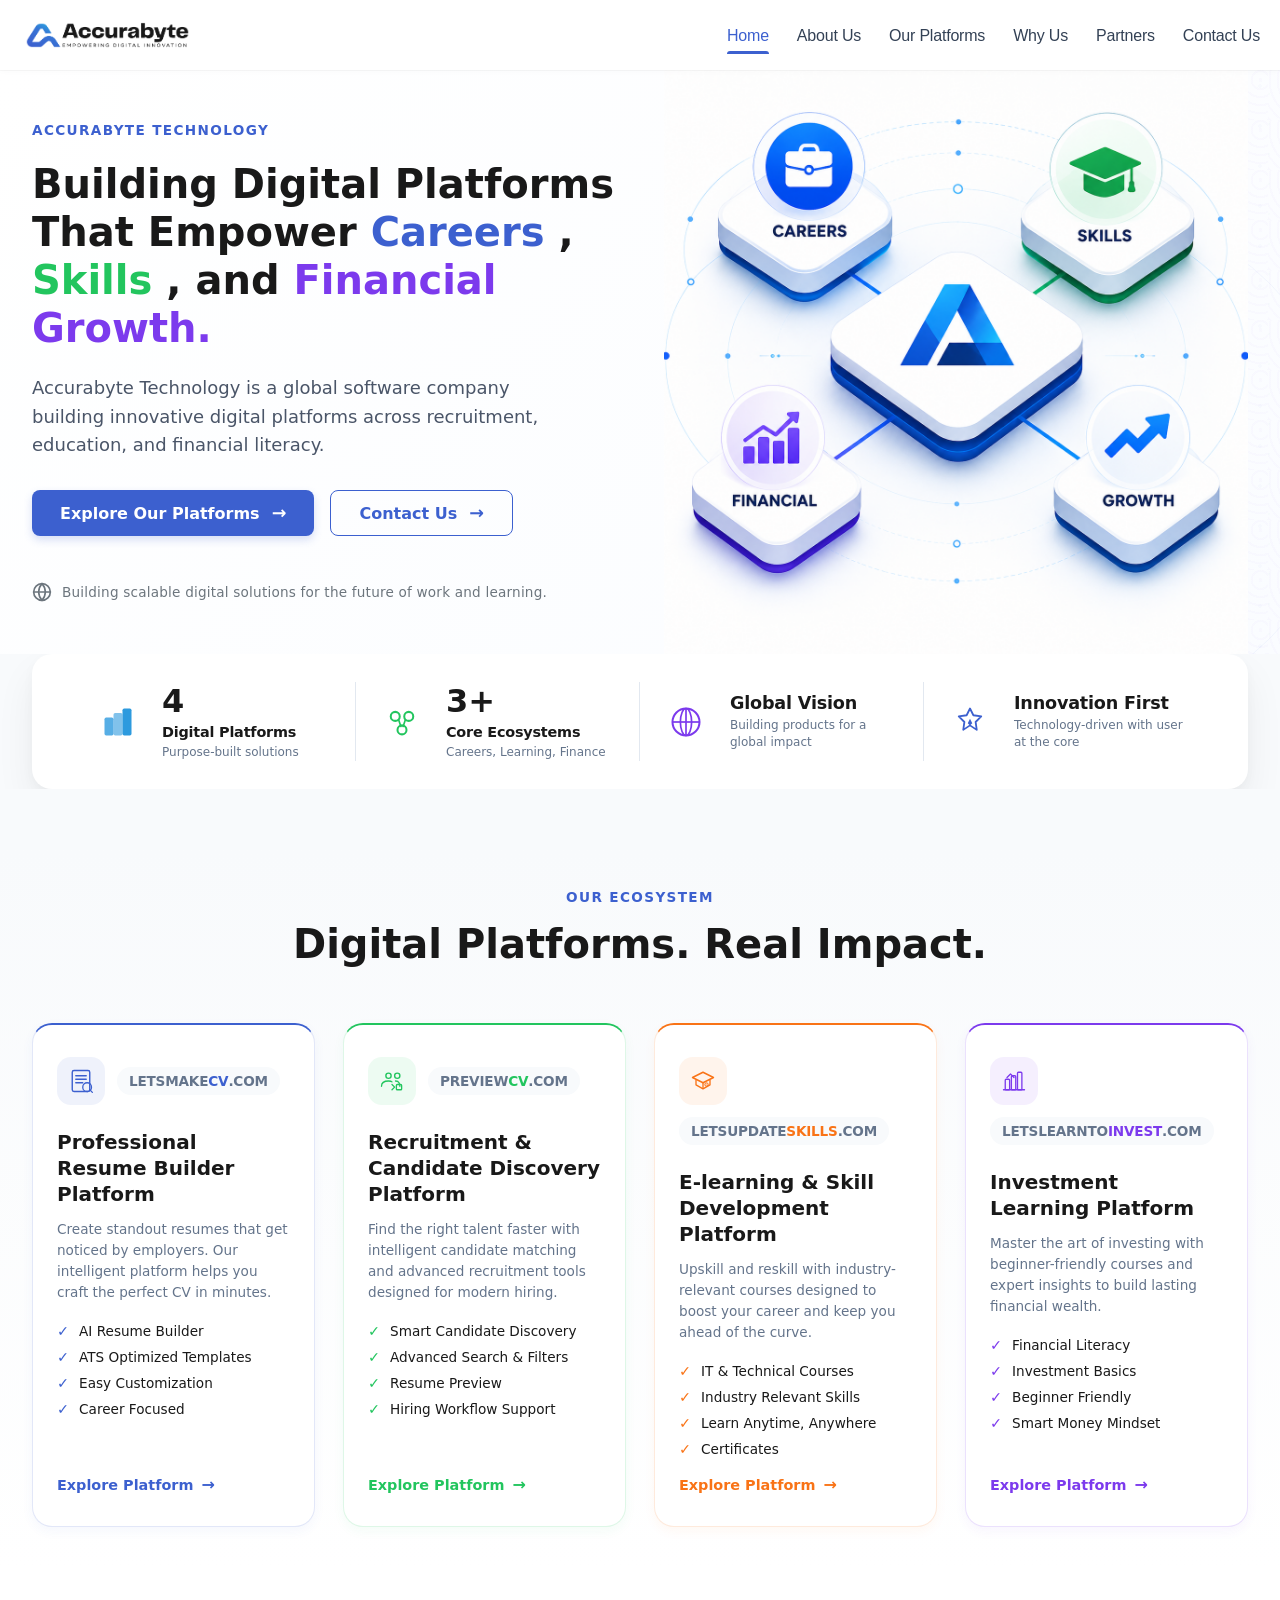
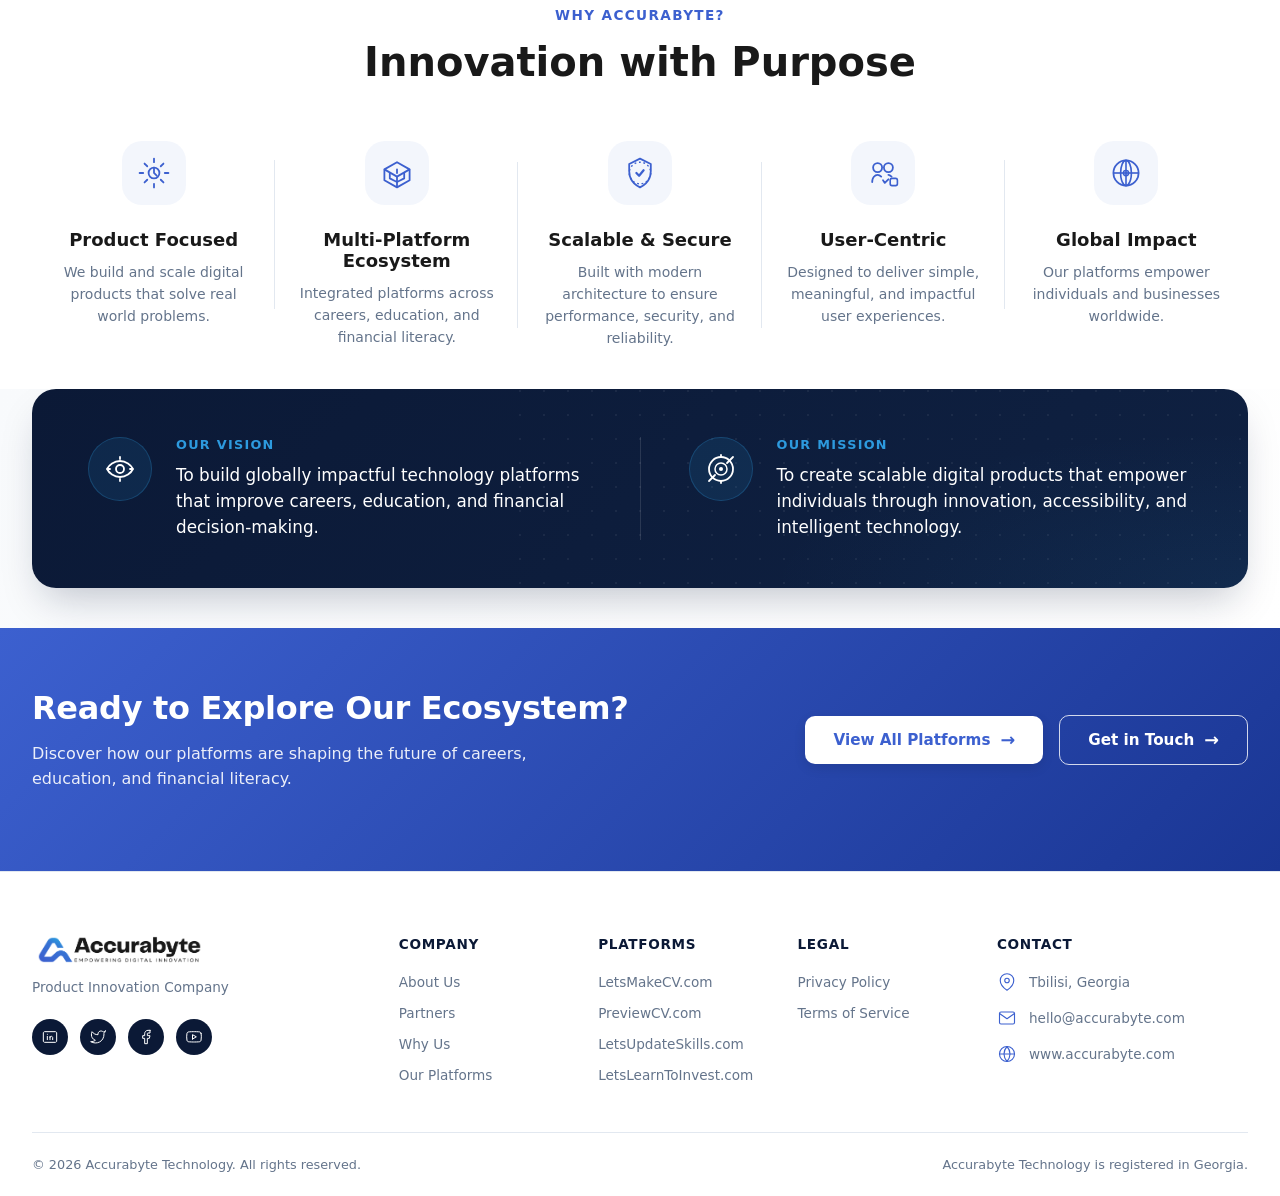
==== commit 0b89e939: "Updated project files" ====
--- a/index.html
+++ b/index.html
@@ -4,6 +4,8 @@
   <meta charset="UTF-8">
   <meta name="viewport" content="width=device-width, initial-scale=1.0, viewport-fit=cover">
   <title>Accurabyte Technology</title>
+  <link rel="stylesheet" href="css/header.css">
+  <link rel="stylesheet" href="css/footer.css">
   <link rel="stylesheet" href="css/style.css">
 </head>
 <body>
@@ -11,19 +13,19 @@
 <header class="site-header">
   <div class="header-container">
     <!-- LEFT: Logo Mark + Brand Typography -->
-    <a href="#" class="logo-wrapper" aria-label="Accurabyte Technology home">
+    <a href="index.html" class="logo-wrapper" aria-label="Accurabyte Technology home">
   <img src="assets/logo.png" alt="Accurabyte Technology Logo" class="logo-image">
 </a>
 
     <!-- RIGHT: Navigation Menu (Desktop + Mobile overlay) -->
     <div class="nav-menu" id="navMenu">
       <ul class="nav-list">
-        <li><a href="#" class="nav-link active" data-nav="home">Home</a></li>
-        <li><a href="#" class="nav-link" data-nav="about">About Us</a></li>
-        <li><a href="#" class="nav-link" data-nav="platforms">Our Platforms</a></li>
-        <li><a href="#" class="nav-link" data-nav="whyrus">Why Us</a></li>
-        <li><a href="#" class="nav-link" data-nav="careers">Careers</a></li>
-        <li><a href="#" class="nav-link" data-nav="contact">Contact Us</a></li>
+        <li><a href="index.html" class="nav-link active" data-nav="home">Home</a></li>
+        <li><a href="about.html" class="nav-link" data-nav="about">About Us</a></li>
+        <li><a href="platforms.html" class="nav-link" data-nav="platforms">Our Platforms</a></li>
+        <li><a href="whyus.html" class="nav-link" data-nav="whyrus">Why Us</a></li>
+        <li><a href="partners.html" class="nav-link" data-nav="careers">Partners</a></li>
+        <li><a href="contact.html" class="nav-link" data-nav="contact">Contact Us</a></li>
       </ul>
     </div>
 
@@ -479,10 +481,10 @@
         <div class="sec7-footer-col">
           <h4 class="sec7-footer-heading">COMPANY</h4>
           <ul class="sec7-footer-links">
-            <li><a href="#">About Us</a></li>
-            <li><a href="#">Careers</a></li>
-            <li><a href="#">Why Us</a></li>
-            <li><a href="#">Blog</a></li>
+            <li><a href="about.html">About Us</a></li>
+            <li><a href="partners.html">Partners</a></li>
+            <li><a href="whyus.html">Why Us</a></li>
+            <li><a href="platforms.html">Our Platforms</a></li>
           </ul>
         </div>
 
@@ -503,8 +505,6 @@
           <ul class="sec7-footer-links">
             <li><a href="#">Privacy Policy</a></li>
             <li><a href="#">Terms of Service</a></li>
-            <li><a href="#">Cookie Policy</a></li>
-            <li><a href="#">GDPR Compliance</a></li>
           </ul>
         </div>
 
--- a/css/header.css
+++ b/css/header.css
@@ -0,0 +1,363 @@
+:root {
+      --color-bg-header: #ffffff;
+      --color-text-primary: #191919;
+      --color-nav-active: #3C60CF;
+      --color-nav-hover: #2D9ADE;
+      --color-nav-inactive: #334155;
+      --header-padding-y: 20px;
+      --header-padding-x-mobile: 20px;
+      --header-padding-x-desktop: 40px;
+      --max-width-container: 1400px;
+      --transition-default: all 0.25s ease;
+    }
+    
+/* ========== HEADER MAIN STYLES ========== */
+    .site-header {
+      background-color: var(--color-bg-header);
+      width: 100%;
+      position: sticky;
+      box-shadow: 0 1px 0 rgba(0, 0, 0, 0.03), 0 2px 6px rgba(0, 0, 0, 0.02);
+      z-index: 100;
+      top: 0;
+    }
+
+    .header-container {
+      max-width: var(--max-width-container);
+      margin: 0 auto;
+      padding: var(--header-padding-y) var(--header-padding-x-mobile);
+      display: flex;
+      justify-content: space-between;
+      align-items: center;
+      flex-wrap: wrap;
+      gap: 16px;
+    }
+
+    /* ===== LEFT SIDE: LOGO SECTION ===== */
+    .logo-wrapper {
+      display: flex;
+      align-items: center;
+      gap: 12px;
+      text-decoration: none;
+      z-index: 10;
+    }
+
+    /* Stylized "A" gradient icon (geometric / modern) */
+    .logo-icon {
+      width: 48px;
+      height: 48px;
+      background: linear-gradient(135deg, #3C60CF 0%, #2D9ADE 100%);
+      border-radius: 14px;
+      display: flex;
+      align-items: center;
+      justify-content: center;
+      box-shadow: 0 6px 12px -6px rgba(60, 96, 207, 0.25);
+      transition: transform 0.2s ease;
+    }
+
+    .logo-icon:hover {
+      transform: scale(1.02);
+    }
+
+    .logo-icon span {
+      font-size: 28px;
+      font-weight: 700;
+      color: white;
+      letter-spacing: -0.5px;
+      font-family: 'Inter', sans-serif;
+      text-shadow: 0 1px 1px rgba(0,0,0,0.1);
+    }
+
+    .logo-text-group {
+      display: flex;
+      flex-direction: column;
+      line-height: 1.2;
+    }
+
+    .logo-main {
+      font-size: 1.35rem;
+      font-weight: 800;
+      letter-spacing: -0.3px;
+      color: var(--color-text-primary);
+      text-transform: uppercase;
+    }
+
+    .logo-sub {
+      font-size: 0.7rem;
+      font-weight: 500;
+      letter-spacing: 0.15em;
+      text-transform: uppercase;
+      color: var(--color-text-primary);
+      opacity: 0.75;
+      margin-top: 2px;
+    }
+
+    /* ===== RIGHT SIDE: DESKTOP NAVIGATION ===== */
+    .nav-menu {
+      display: flex;
+      align-items: center;
+    }
+
+    .nav-list {
+      display: flex;
+      flex-direction: row;
+      gap: 28px;
+      list-style: none;
+    }
+
+    .nav-link {
+      font-family: 'Inter', sans-serif;
+      font-weight: 500;
+      font-size: 1rem;
+      text-decoration: none;
+      color: var(--color-nav-inactive);
+      transition: var(--transition-default);
+      padding: 8px 0;
+      position: relative;
+      letter-spacing: -0.2px;
+    }
+
+    /* Active link styling (underline & color) */
+    .nav-link.active {
+      color: var(--color-nav-active);
+    }
+
+    .nav-link.active::after {
+      content: '';
+      position: absolute;
+      bottom: -2px;
+      left: 0;
+      width: 100%;
+      height: 3px;
+      background-color: var(--color-nav-active);
+      border-radius: 3px 3px 0 0;
+      transition: var(--transition-default);
+    }
+
+    /* Hover state: bright sky blue */
+    .nav-link:not(.active):hover {
+      color: var(--color-nav-hover);
+    }
+
+    /* Optional transition for smoothness */
+    .nav-link::after {
+      transition: transform 0.2s ease;
+    }
+
+    /* Mobile menu toggle button (hidden on desktop) */
+    .mobile-toggle {
+      display: none;
+      background: transparent;
+      border: none;
+      cursor: pointer;
+      width: 42px;
+      height: 42px;
+      position: relative;
+      z-index: 20;
+      border-radius: 30px;
+      transition: background 0.2s;
+    }
+
+    .mobile-toggle:hover {
+      background: rgba(0,0,0,0.04);
+    }
+
+    .hamburger {
+      width: 26px;
+      height: 20px;
+      position: relative;
+      display: inline-block;
+    }
+
+    .hamburger span {
+      position: absolute;
+      left: 0;
+      width: 100%;
+      height: 2.5px;
+      background-color: var(--color-text-primary);
+      border-radius: 3px;
+      transition: all 0.25s ease-in-out;
+    }
+
+    .hamburger span:nth-child(1) {
+      top: 0;
+    }
+    .hamburger span:nth-child(2) {
+      top: 8px;
+    }
+    .hamburger span:nth-child(3) {
+      top: 16px;
+    }
+
+    /* open (active) state for hamburger */
+    .mobile-toggle.open .hamburger span:nth-child(1) {
+      transform: rotate(45deg);
+      top: 8px;
+    }
+    .mobile-toggle.open .hamburger span:nth-child(2) {
+      opacity: 0;
+      transform: translateX(-8px);
+    }
+    .mobile-toggle.open .hamburger span:nth-child(3) {
+      transform: rotate(-45deg);
+      top: 8px;
+    }
+
+    /* ========== RESPONSIVE (MOBILE FIRST APPROACH) ========== */
+    @media (max-width: 992px) {
+      .nav-list {
+        gap: 24px;
+      }
+      .nav-link {
+        font-size: 0.95rem;
+      }
+    }
+
+    @media (max-width: 768px) {
+      .header-container {
+        padding: 16px 20px;
+      }
+
+      .mobile-toggle {
+        display: flex;
+        align-items: center;
+        justify-content: center;
+      }
+
+      .nav-menu {
+        position: fixed;
+        top: 0;
+        left: 0;
+        width: 100%;
+        height: 100vh;
+        background-color: #ffffff;
+        backdrop-filter: blur(0px);
+        flex-direction: column;
+        justify-content: center;
+        align-items: center;
+        transform: translateX(100%);
+        transition: transform 0.3s cubic-bezier(0.2, 0.9, 0.4, 1.1);
+        z-index: 15;
+        box-shadow: -5px 0 25px rgba(0,0,0,0.05);
+      }
+
+      .nav-menu.open {
+        transform: translateX(0%);
+      }
+
+      .nav-list {
+        flex-direction: column;
+        gap: 2rem;
+        text-align: center;
+        align-items: center;
+        width: 100%;
+        padding: 0 24px;
+      }
+
+      .nav-link {
+        font-size: 1.5rem;
+        font-weight: 500;
+        padding: 10px 0;
+        display: inline-block;
+      }
+
+      .nav-link.active::after {
+        bottom: 4px;
+        height: 3px;
+        width: 70%;
+        left: 15%;
+      }
+
+      /* adjust logo icon size a tiny bit for better mobile proportion */
+      .logo-icon {
+        width: 42px;
+        height: 42px;
+      }
+      .logo-icon span {
+        font-size: 24px;
+      }
+      .logo-main {
+        font-size: 1.2rem;
+      }
+      .logo-sub {
+        font-size: 0.6rem;
+      }
+    }
+
+    .logo-image {
+  width: 175px;
+  height: 30px;
+  object-fit: contain;
+  display: block;
+}
+
+/* Responsive adjustments for mobile */
+@media (max-width: 768px) {
+  .logo-image {
+    width: 42px;
+    height: 42px;
+  }
+}
+
+@media (max-width: 480px) {
+  .logo-image {
+    width: 130px;
+    height: 38px;
+  }
+}
+
+    /* small extra break for very tight screens */
+    @media (max-width: 480px) {
+      .logo-wrapper {
+        gap: 8px;
+      }
+      .logo-main {
+        font-size: 1rem;
+      }
+      .logo-sub {
+        font-size: 0.55rem;
+        letter-spacing: 0.1em;
+      }
+      .logo-icon {
+        width: 38px;
+        height: 38px;
+      }
+      .logo-icon span {
+        font-size: 22px;
+      }
+    }
+
+    /* accessibility & focus states */
+    .nav-link:focus-visible {
+      outline: 2px solid var(--color-nav-active);
+      outline-offset: 4px;
+      border-radius: 4px;
+    }
+
+    .mobile-toggle:focus-visible {
+      outline: 2px solid var(--color-nav-active);
+      outline-offset: 2px;
+    }
+
+     /* prevent scrollbar shift on mobile body hidden */
+  body.menu-open {
+    overflow: hidden;
+  }
+  /* additional fine tuning for underline positioning in responsive */
+  @media (max-width: 768px) {
+    .nav-link.active::after {
+      width: 60%;
+      left: 20%;
+      bottom: -2px;
+    }
+  }
+  @media (max-width: 480px) {
+    .nav-link.active::after {
+      width: 50%;
+      left: 25%;
+    }
+  }
+  /* focus clarity for touch devices */
+  .nav-link:active {
+    opacity: 0.8;
+    transition: none;
+  }
--- a/css/footer.css
+++ b/css/footer.css
@@ -0,0 +1,313 @@
+ :root {
+      --color-bg-header: #ffffff;
+      --color-text-primary: #191919;
+      --color-nav-active: #3C60CF;
+      --color-nav-hover: #2D9ADE;
+      --color-nav-inactive: #334155;
+      --header-padding-y: 20px;
+      --header-padding-x-mobile: 20px;
+      --header-padding-x-desktop: 40px;
+      --max-width-container: 1400px;
+      --transition-default: all 0.25s ease;
+    }
+    
+/* ====== SECTION 7: Footer ====== */
+
+.sec7-footer {
+  width: 100%;
+  background-color: #FFFFFF;
+  padding: 64px 0 24px 0;
+  border-top: 1px solid #E2E8F0;
+  margin-top: 0;
+}
+
+.sec7-container {
+  max-width: 1400px;
+  margin: 0 auto;
+  padding: 0 32px;
+}
+
+/* ===== Top Widget Area - 5 Columns ===== */
+.sec7-footer-widgets {
+  display: grid;
+  grid-template-columns: 2fr 1fr 1fr 1fr 1.5fr;
+  gap: 32px;
+  margin-bottom: 48px;
+}
+
+/* Brand Column */
+.sec7-brand-col {
+  display: flex;
+  flex-direction: column;
+  gap: 16px;
+}
+
+.sec7-logo-wrapper {
+  display: flex;
+  align-items: center;
+}
+
+.sec7-footer-logo {
+  width: 175px;
+  height: auto;
+  object-fit: contain;
+}
+
+.sec7-tagline {
+  font-size: 0.85rem;
+  color: #64748B;
+  margin: 0;
+}
+
+/* Social Icons Row */
+.sec7-social-row {
+  display: flex;
+  gap: 12px;
+  margin-top: 8px;
+  flex-wrap: wrap;
+}
+
+.sec7-social-icon {
+  width: 36px;
+  height: 36px;
+  background-color: #0B1936;
+  color: #FFFFFF;
+  border-radius: 50%;
+  display: flex;
+  align-items: center;
+  justify-content: center;
+  text-decoration: none;
+  transition: all 0.2s ease;
+}
+
+.sec7-social-icon:hover {
+  background-color: #3C60CF;
+  transform: translateY(-2px);
+}
+
+.sec7-social-icon svg {
+  width: 16px;
+  height: 16px;
+}
+
+/* Footer Columns General */
+.sec7-footer-col {
+  display: flex;
+  flex-direction: column;
+}
+
+.sec7-footer-heading {
+  font-size: 0.85rem;
+  font-weight: 700;
+  color: #0B1936;
+  letter-spacing: 0.05em;
+  margin: 0 0 20px 0;
+  text-transform: uppercase;
+}
+
+/* Footer Links List */
+.sec7-footer-links {
+  list-style: none;
+  padding: 0;
+  margin: 0;
+  display: flex;
+  flex-direction: column;
+  gap: 12px;
+}
+
+.sec7-footer-links li a {
+  color: #64748B;
+  text-decoration: none;
+  font-size: 0.85rem;
+  transition: color 0.2s ease;
+}
+
+.sec7-footer-links li a:hover {
+  color: #3C60CF;
+}
+
+/* Contact List */
+.sec7-contact-list {
+  list-style: none;
+  padding: 0;
+  margin: 0;
+  display: flex;
+  flex-direction: column;
+  gap: 16px;
+}
+
+.sec7-contact-item {
+  display: flex;
+  align-items: center;
+  gap: 12px;
+  font-size: 0.85rem;
+  color: #191919;
+}
+
+.sec7-contact-icon {
+  width: 20px;
+  height: 20px;
+  color: #3C60CF;
+  display: flex;
+  align-items: center;
+  justify-content: center;
+  flex-shrink: 0;
+}
+
+.sec7-contact-icon svg {
+  width: 18px;
+  height: 18px;
+}
+
+.sec7-contact-text {
+  color: #64748B;
+}
+
+.sec7-contact-link {
+  color: #64748B;
+  text-decoration: none;
+  transition: color 0.2s ease;
+}
+
+.sec7-contact-link:hover {
+  color: #3C60CF;
+}
+
+/* ===== Bottom Bar ===== */
+.sec7-footer-bottom {
+  margin-top: 48px;
+  padding-top: 24px;
+  border-top: 1px solid #E2E8F0;
+  display: flex;
+  justify-content: space-between;
+  align-items: center;
+  font-size: 0.8rem;
+  color: #64748B;
+}
+
+.sec7-copyright,
+.sec7-registration {
+  margin: 0;
+}
+
+/* ========== RESPONSIVE ========== */
+
+/* Tablet Landscape */
+@media (max-width: 1024px) {
+  .sec7-footer {
+    padding: 50px 0 20px 0;
+  }
+
+  .sec7-container {
+    padding: 0 24px;
+  }
+
+  .sec7-footer-widgets {
+    grid-template-columns: repeat(3, 1fr);
+    gap: 40px;
+  }
+
+  .sec7-brand-col {
+    grid-column: span 3;
+  }
+
+  .sec7-footer-logo {
+    width: 160px;
+  }
+}
+
+/* Tablet Portrait */
+@media (max-width: 768px) {
+  .sec7-footer {
+    padding: 40px 0 20px 0;
+  }
+
+  .sec7-container {
+    padding: 0 20px;
+  }
+
+  .sec7-footer-widgets {
+    grid-template-columns: repeat(2, 1fr);
+    gap: 35px;
+  }
+
+  .sec7-brand-col {
+    grid-column: span 2;
+  }
+
+  .sec7-footer-bottom {
+    flex-direction: column;
+    gap: 12px;
+    text-align: center;
+    margin-top: 40px;
+    padding-top: 20px;
+  }
+
+  .sec7-footer-logo {
+    width: 150px;
+  }
+}
+
+/* Mobile */
+@media (max-width: 550px) {
+  .sec7-footer {
+    padding: 40px 0 20px 0;
+  }
+
+  .sec7-container {
+    padding: 0 16px;
+  }
+
+  .sec7-footer-widgets {
+    grid-template-columns: 1fr;
+    gap: 32px;
+  }
+
+  .sec7-brand-col {
+    grid-column: span 1;
+  }
+
+  .sec7-footer-logo {
+    width: 140px;
+  }
+
+  .sec7-footer-heading {
+    margin-bottom: 16px;
+  }
+
+  .sec7-footer-links {
+    gap: 10px;
+  }
+
+  .sec7-contact-list {
+    gap: 14px;
+  }
+
+  .sec7-footer-bottom {
+    margin-top: 32px;
+    padding-top: 20px;
+    font-size: 0.75rem;
+  }
+
+  .sec7-copyright,
+  .sec7-registration {
+    font-size: 0.75rem;
+  }
+}
+
+/* Small Mobile */
+@media (max-width: 380px) {
+  .sec7-social-row {
+    gap: 10px;
+  }
+
+  .sec7-social-icon {
+    width: 32px;
+    height: 32px;
+  }
+
+  .sec7-social-icon svg {
+    width: 14px;
+    height: 14px;
+  }
+}
--- a/css/style.css
+++ b/css/style.css
@@ -41,356 +41,7 @@
       --transition-default: all 0.25s ease;
     }
 
-    /* ========== HEADER MAIN STYLES ========== */
-    .site-header {
-      background-color: var(--color-bg-header);
-      width: 100%;
-      position: sticky;
-      box-shadow: 0 1px 0 rgba(0, 0, 0, 0.03), 0 2px 6px rgba(0, 0, 0, 0.02);
-      z-index: 100;
-      top: 0;
-    }
-
-    .header-container {
-      max-width: var(--max-width-container);
-      margin: 0 auto;
-      padding: var(--header-padding-y) var(--header-padding-x-mobile);
-      display: flex;
-      justify-content: space-between;
-      align-items: center;
-      flex-wrap: wrap;
-      gap: 16px;
-    }
-
-    /* ===== LEFT SIDE: LOGO SECTION ===== */
-    .logo-wrapper {
-      display: flex;
-      align-items: center;
-      gap: 12px;
-      text-decoration: none;
-      z-index: 10;
-    }
-
-    /* Stylized "A" gradient icon (geometric / modern) */
-    .logo-icon {
-      width: 48px;
-      height: 48px;
-      background: linear-gradient(135deg, #3C60CF 0%, #2D9ADE 100%);
-      border-radius: 14px;
-      display: flex;
-      align-items: center;
-      justify-content: center;
-      box-shadow: 0 6px 12px -6px rgba(60, 96, 207, 0.25);
-      transition: transform 0.2s ease;
-    }
-
-    .logo-icon:hover {
-      transform: scale(1.02);
-    }
-
-    .logo-icon span {
-      font-size: 28px;
-      font-weight: 700;
-      color: white;
-      letter-spacing: -0.5px;
-      font-family: 'Inter', sans-serif;
-      text-shadow: 0 1px 1px rgba(0,0,0,0.1);
-    }
-
-    .logo-text-group {
-      display: flex;
-      flex-direction: column;
-      line-height: 1.2;
-    }
-
-    .logo-main {
-      font-size: 1.35rem;
-      font-weight: 800;
-      letter-spacing: -0.3px;
-      color: var(--color-text-primary);
-      text-transform: uppercase;
-    }
-
-    .logo-sub {
-      font-size: 0.7rem;
-      font-weight: 500;
-      letter-spacing: 0.15em;
-      text-transform: uppercase;
-      color: var(--color-text-primary);
-      opacity: 0.75;
-      margin-top: 2px;
-    }
-
-    /* ===== RIGHT SIDE: DESKTOP NAVIGATION ===== */
-    .nav-menu {
-      display: flex;
-      align-items: center;
-    }
-
-    .nav-list {
-      display: flex;
-      flex-direction: row;
-      gap: 28px;
-      list-style: none;
-    }
-
-    .nav-link {
-      font-family: 'Inter', sans-serif;
-      font-weight: 500;
-      font-size: 1rem;
-      text-decoration: none;
-      color: var(--color-nav-inactive);
-      transition: var(--transition-default);
-      padding: 8px 0;
-      position: relative;
-      letter-spacing: -0.2px;
-    }
-
-    /* Active link styling (underline & color) */
-    .nav-link.active {
-      color: var(--color-nav-active);
-    }
-
-    .nav-link.active::after {
-      content: '';
-      position: absolute;
-      bottom: -2px;
-      left: 0;
-      width: 100%;
-      height: 3px;
-      background-color: var(--color-nav-active);
-      border-radius: 3px 3px 0 0;
-      transition: var(--transition-default);
-    }
-
-    /* Hover state: bright sky blue */
-    .nav-link:not(.active):hover {
-      color: var(--color-nav-hover);
-    }
-
-    /* Optional transition for smoothness */
-    .nav-link::after {
-      transition: transform 0.2s ease;
-    }
-
-    /* Mobile menu toggle button (hidden on desktop) */
-    .mobile-toggle {
-      display: none;
-      background: transparent;
-      border: none;
-      cursor: pointer;
-      width: 42px;
-      height: 42px;
-      position: relative;
-      z-index: 20;
-      border-radius: 30px;
-      transition: background 0.2s;
-    }
-
-    .mobile-toggle:hover {
-      background: rgba(0,0,0,0.04);
-    }
-
-    .hamburger {
-      width: 26px;
-      height: 20px;
-      position: relative;
-      display: inline-block;
-    }
-
-    .hamburger span {
-      position: absolute;
-      left: 0;
-      width: 100%;
-      height: 2.5px;
-      background-color: var(--color-text-primary);
-      border-radius: 3px;
-      transition: all 0.25s ease-in-out;
-    }
-
-    .hamburger span:nth-child(1) {
-      top: 0;
-    }
-    .hamburger span:nth-child(2) {
-      top: 8px;
-    }
-    .hamburger span:nth-child(3) {
-      top: 16px;
-    }
-
-    /* open (active) state for hamburger */
-    .mobile-toggle.open .hamburger span:nth-child(1) {
-      transform: rotate(45deg);
-      top: 8px;
-    }
-    .mobile-toggle.open .hamburger span:nth-child(2) {
-      opacity: 0;
-      transform: translateX(-8px);
-    }
-    .mobile-toggle.open .hamburger span:nth-child(3) {
-      transform: rotate(-45deg);
-      top: 8px;
-    }
-
-    /* ========== RESPONSIVE (MOBILE FIRST APPROACH) ========== */
-    @media (max-width: 992px) {
-      .nav-list {
-        gap: 24px;
-      }
-      .nav-link {
-        font-size: 0.95rem;
-      }
-    }
-
-    @media (max-width: 768px) {
-      .header-container {
-        padding: 16px 20px;
-      }
-
-      .mobile-toggle {
-        display: flex;
-        align-items: center;
-        justify-content: center;
-      }
-
-      .nav-menu {
-        position: fixed;
-        top: 0;
-        left: 0;
-        width: 100%;
-        height: 100vh;
-        background-color: #ffffff;
-        backdrop-filter: blur(0px);
-        flex-direction: column;
-        justify-content: center;
-        align-items: center;
-        transform: translateX(100%);
-        transition: transform 0.3s cubic-bezier(0.2, 0.9, 0.4, 1.1);
-        z-index: 15;
-        box-shadow: -5px 0 25px rgba(0,0,0,0.05);
-      }
-
-      .nav-menu.open {
-        transform: translateX(0%);
-      }
-
-      .nav-list {
-        flex-direction: column;
-        gap: 2rem;
-        text-align: center;
-        align-items: center;
-        width: 100%;
-        padding: 0 24px;
-      }
-
-      .nav-link {
-        font-size: 1.5rem;
-        font-weight: 500;
-        padding: 10px 0;
-        display: inline-block;
-      }
-
-      .nav-link.active::after {
-        bottom: 4px;
-        height: 3px;
-        width: 70%;
-        left: 15%;
-      }
-
-      /* adjust logo icon size a tiny bit for better mobile proportion */
-      .logo-icon {
-        width: 42px;
-        height: 42px;
-      }
-      .logo-icon span {
-        font-size: 24px;
-      }
-      .logo-main {
-        font-size: 1.2rem;
-      }
-      .logo-sub {
-        font-size: 0.6rem;
-      }
-    }
-
-    .logo-image {
-  width: 175px;
-  height: 30px;
-  object-fit: contain;
-  display: block;
-}
-
-/* Responsive adjustments for mobile */
-@media (max-width: 768px) {
-  .logo-image {
-    width: 42px;
-    height: 42px;
-  }
-}
-
-@media (max-width: 480px) {
-  .logo-image {
-    width: 130px;
-    height: 38px;
-  }
-}
-
-    /* small extra break for very tight screens */
-    @media (max-width: 480px) {
-      .logo-wrapper {
-        gap: 8px;
-      }
-      .logo-main {
-        font-size: 1rem;
-      }
-      .logo-sub {
-        font-size: 0.55rem;
-        letter-spacing: 0.1em;
-      }
-      .logo-icon {
-        width: 38px;
-        height: 38px;
-      }
-      .logo-icon span {
-        font-size: 22px;
-      }
-    }
-
-    /* accessibility & focus states */
-    .nav-link:focus-visible {
-      outline: 2px solid var(--color-nav-active);
-      outline-offset: 4px;
-      border-radius: 4px;
-    }
-
-    .mobile-toggle:focus-visible {
-      outline: 2px solid var(--color-nav-active);
-      outline-offset: 2px;
-    }
-
-     /* prevent scrollbar shift on mobile body hidden */
-  body.menu-open {
-    overflow: hidden;
-  }
-  /* additional fine tuning for underline positioning in responsive */
-  @media (max-width: 768px) {
-    .nav-link.active::after {
-      width: 60%;
-      left: 20%;
-      bottom: -2px;
-    }
-  }
-  @media (max-width: 480px) {
-    .nav-link.active::after {
-      width: 50%;
-      left: 25%;
-    }
-  }
-  /* focus clarity for touch devices */
-  .nav-link:active {
-    opacity: 0.8;
-    transition: none;
-  }
+    
 
    :root {
       --sec1-brand-dark: #191919;
@@ -2037,306 +1688,7 @@
   }
 }
 
-/* ====== SECTION 7: Footer ====== */
-
-.sec7-footer {
-  width: 100%;
-  background-color: #FFFFFF;
-  padding: 64px 0 24px 0;
-  border-top: 1px solid #E2E8F0;
-  margin-top: 0;
-}
-
-.sec7-container {
-  max-width: 1400px;
-  margin: 0 auto;
-  padding: 0 32px;
-}
-
-/* ===== Top Widget Area - 5 Columns ===== */
-.sec7-footer-widgets {
-  display: grid;
-  grid-template-columns: 2fr 1fr 1fr 1fr 1.5fr;
-  gap: 32px;
-  margin-bottom: 48px;
-}
-
-/* Brand Column */
-.sec7-brand-col {
-  display: flex;
-  flex-direction: column;
-  gap: 16px;
-}
-
-.sec7-logo-wrapper {
-  display: flex;
-  align-items: center;
-}
-
-.sec7-footer-logo {
-  width: 175px;
-  height: auto;
-  object-fit: contain;
-}
-
-.sec7-tagline {
-  font-size: 0.85rem;
-  color: #64748B;
-  margin: 0;
-}
-
-/* Social Icons Row */
-.sec7-social-row {
-  display: flex;
-  gap: 12px;
-  margin-top: 8px;
-  flex-wrap: wrap;
-}
-
-.sec7-social-icon {
-  width: 36px;
-  height: 36px;
-  background-color: #0B1936;
-  color: #FFFFFF;
-  border-radius: 50%;
-  display: flex;
-  align-items: center;
-  justify-content: center;
-  text-decoration: none;
-  transition: all 0.2s ease;
-}
-
-.sec7-social-icon:hover {
-  background-color: #3C60CF;
-  transform: translateY(-2px);
-}
-
-.sec7-social-icon svg {
-  width: 16px;
-  height: 16px;
-}
-
-/* Footer Columns General */
-.sec7-footer-col {
-  display: flex;
-  flex-direction: column;
-}
-
-.sec7-footer-heading {
-  font-size: 0.85rem;
-  font-weight: 700;
-  color: #0B1936;
-  letter-spacing: 0.05em;
-  margin: 0 0 20px 0;
-  text-transform: uppercase;
-}
-
-/* Footer Links List */
-.sec7-footer-links {
-  list-style: none;
-  padding: 0;
-  margin: 0;
-  display: flex;
-  flex-direction: column;
-  gap: 12px;
-}
-
-.sec7-footer-links li a {
-  color: #64748B;
-  text-decoration: none;
-  font-size: 0.85rem;
-  transition: color 0.2s ease;
-}
-
-.sec7-footer-links li a:hover {
-  color: #3C60CF;
-}
-
-/* Contact List */
-.sec7-contact-list {
-  list-style: none;
-  padding: 0;
-  margin: 0;
-  display: flex;
-  flex-direction: column;
-  gap: 16px;
-}
-
-.sec7-contact-item {
-  display: flex;
-  align-items: center;
-  gap: 12px;
-  font-size: 0.85rem;
-  color: #191919;
-}
-
-.sec7-contact-icon {
-  width: 20px;
-  height: 20px;
-  color: #3C60CF;
-  display: flex;
-  align-items: center;
-  justify-content: center;
-  flex-shrink: 0;
-}
-
-.sec7-contact-icon svg {
-  width: 18px;
-  height: 18px;
-}
-
-.sec7-contact-text {
-  color: #64748B;
-}
-
-.sec7-contact-link {
-  color: #64748B;
-  text-decoration: none;
-  transition: color 0.2s ease;
-}
-
-.sec7-contact-link:hover {
-  color: #3C60CF;
-}
-
-/* ===== Bottom Bar ===== */
-.sec7-footer-bottom {
-  margin-top: 48px;
-  padding-top: 24px;
-  border-top: 1px solid #E2E8F0;
-  display: flex;
-  justify-content: space-between;
-  align-items: center;
-  font-size: 0.8rem;
-  color: #64748B;
-}
-
-.sec7-copyright,
-.sec7-registration {
-  margin: 0;
-}
-
-/* ========== RESPONSIVE ========== */
-
-/* Tablet Landscape */
-@media (max-width: 1024px) {
-  .sec7-footer {
-    padding: 50px 0 20px 0;
-  }
-
-  .sec7-container {
-    padding: 0 24px;
-  }
-
-  .sec7-footer-widgets {
-    grid-template-columns: repeat(3, 1fr);
-    gap: 40px;
-  }
-
-  .sec7-brand-col {
-    grid-column: span 3;
-  }
-
-  .sec7-footer-logo {
-    width: 160px;
-  }
-}
-
-/* Tablet Portrait */
-@media (max-width: 768px) {
-  .sec7-footer {
-    padding: 40px 0 20px 0;
-  }
-
-  .sec7-container {
-    padding: 0 20px;
-  }
-
-  .sec7-footer-widgets {
-    grid-template-columns: repeat(2, 1fr);
-    gap: 35px;
-  }
-
-  .sec7-brand-col {
-    grid-column: span 2;
-  }
-
-  .sec7-footer-bottom {
-    flex-direction: column;
-    gap: 12px;
-    text-align: center;
-    margin-top: 40px;
-    padding-top: 20px;
-  }
-
-  .sec7-footer-logo {
-    width: 150px;
-  }
-}
-
-/* Mobile */
-@media (max-width: 550px) {
-  .sec7-footer {
-    padding: 40px 0 20px 0;
-  }
-
-  .sec7-container {
-    padding: 0 16px;
-  }
-
-  .sec7-footer-widgets {
-    grid-template-columns: 1fr;
-    gap: 32px;
-  }
-
-  .sec7-brand-col {
-    grid-column: span 1;
-  }
-
-  .sec7-footer-logo {
-    width: 140px;
-  }
-
-  .sec7-footer-heading {
-    margin-bottom: 16px;
-  }
-
-  .sec7-footer-links {
-    gap: 10px;
-  }
-
-  .sec7-contact-list {
-    gap: 14px;
-  }
-
-  .sec7-footer-bottom {
-    margin-top: 32px;
-    padding-top: 20px;
-    font-size: 0.75rem;
-  }
-
-  .sec7-copyright,
-  .sec7-registration {
-    font-size: 0.75rem;
-  }
-}
-
-/* Small Mobile */
-@media (max-width: 380px) {
-  .sec7-social-row {
-    gap: 10px;
-  }
-
-  .sec7-social-icon {
-    width: 32px;
-    height: 32px;
-  }
-
-  .sec7-social-icon svg {
-    width: 14px;
-    height: 14px;
-  }
-}
+
 
 
 /* Ensure all sections don't cause overflow */
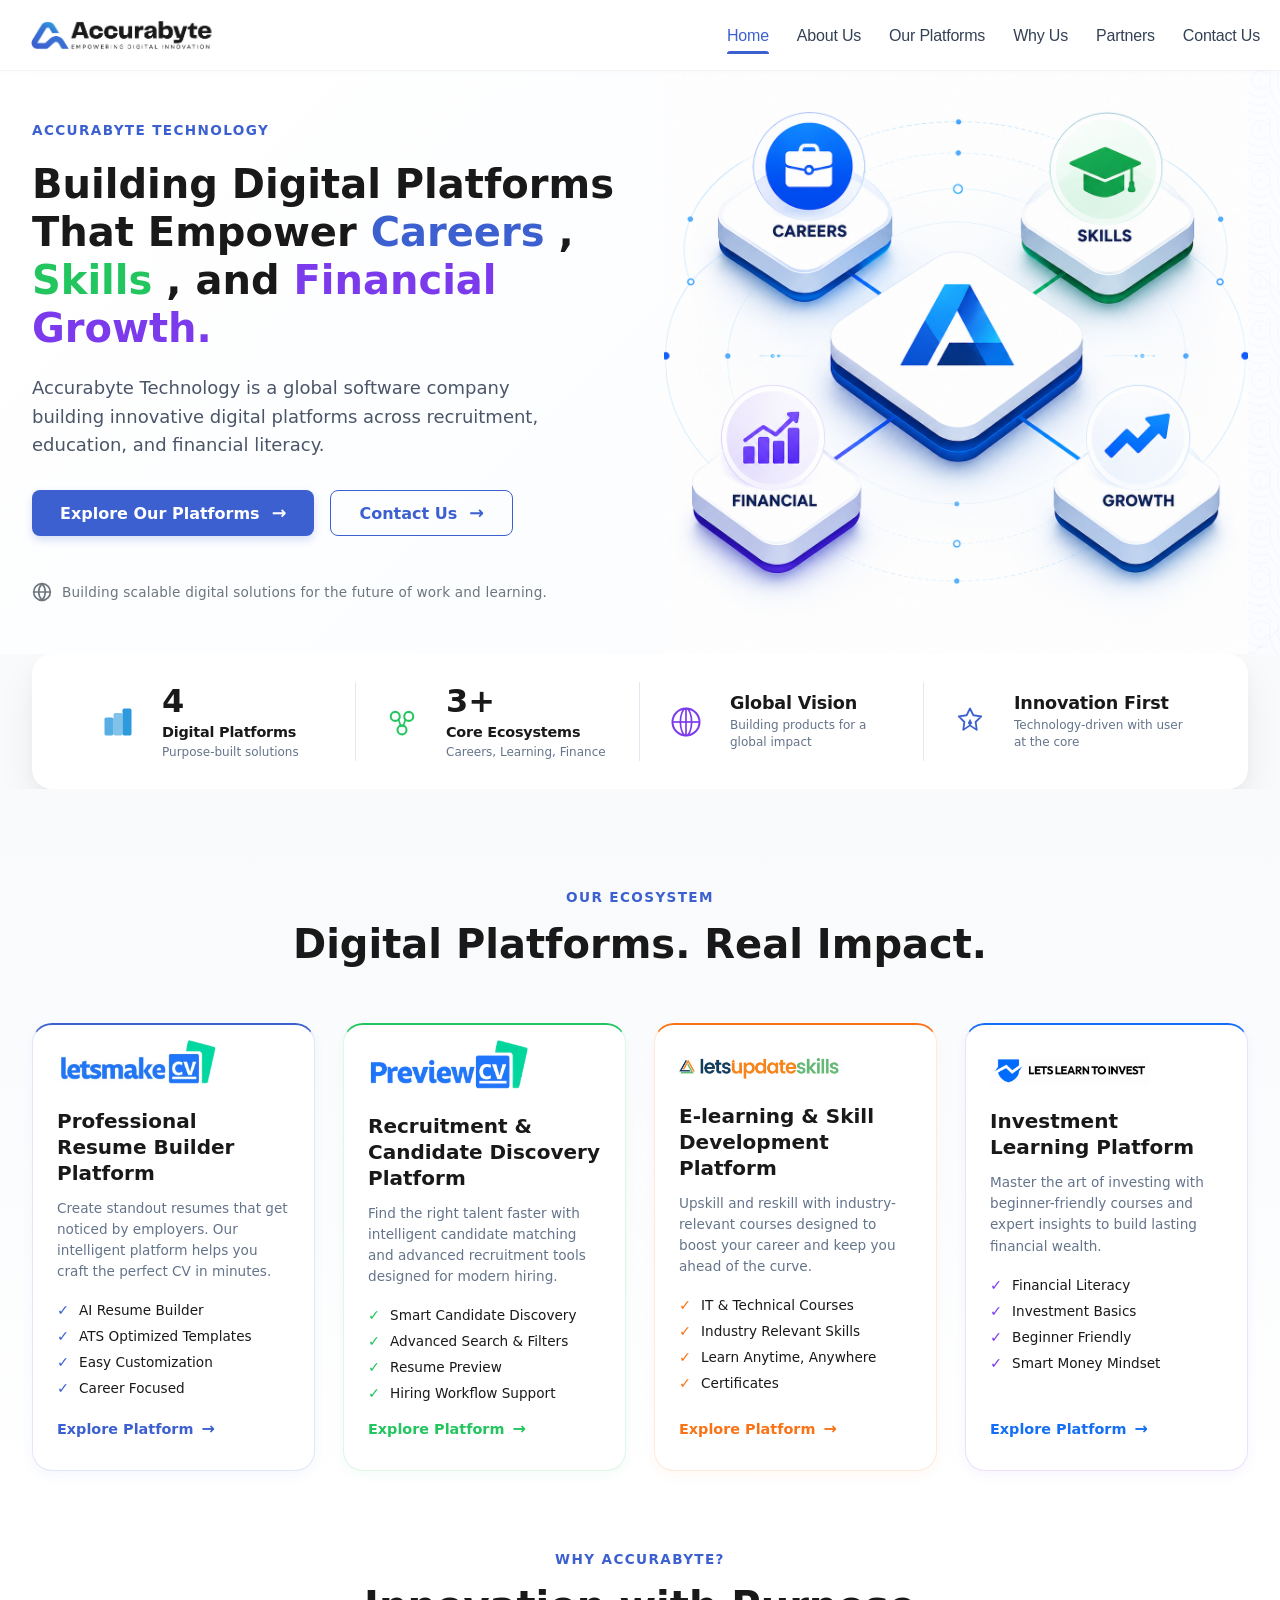
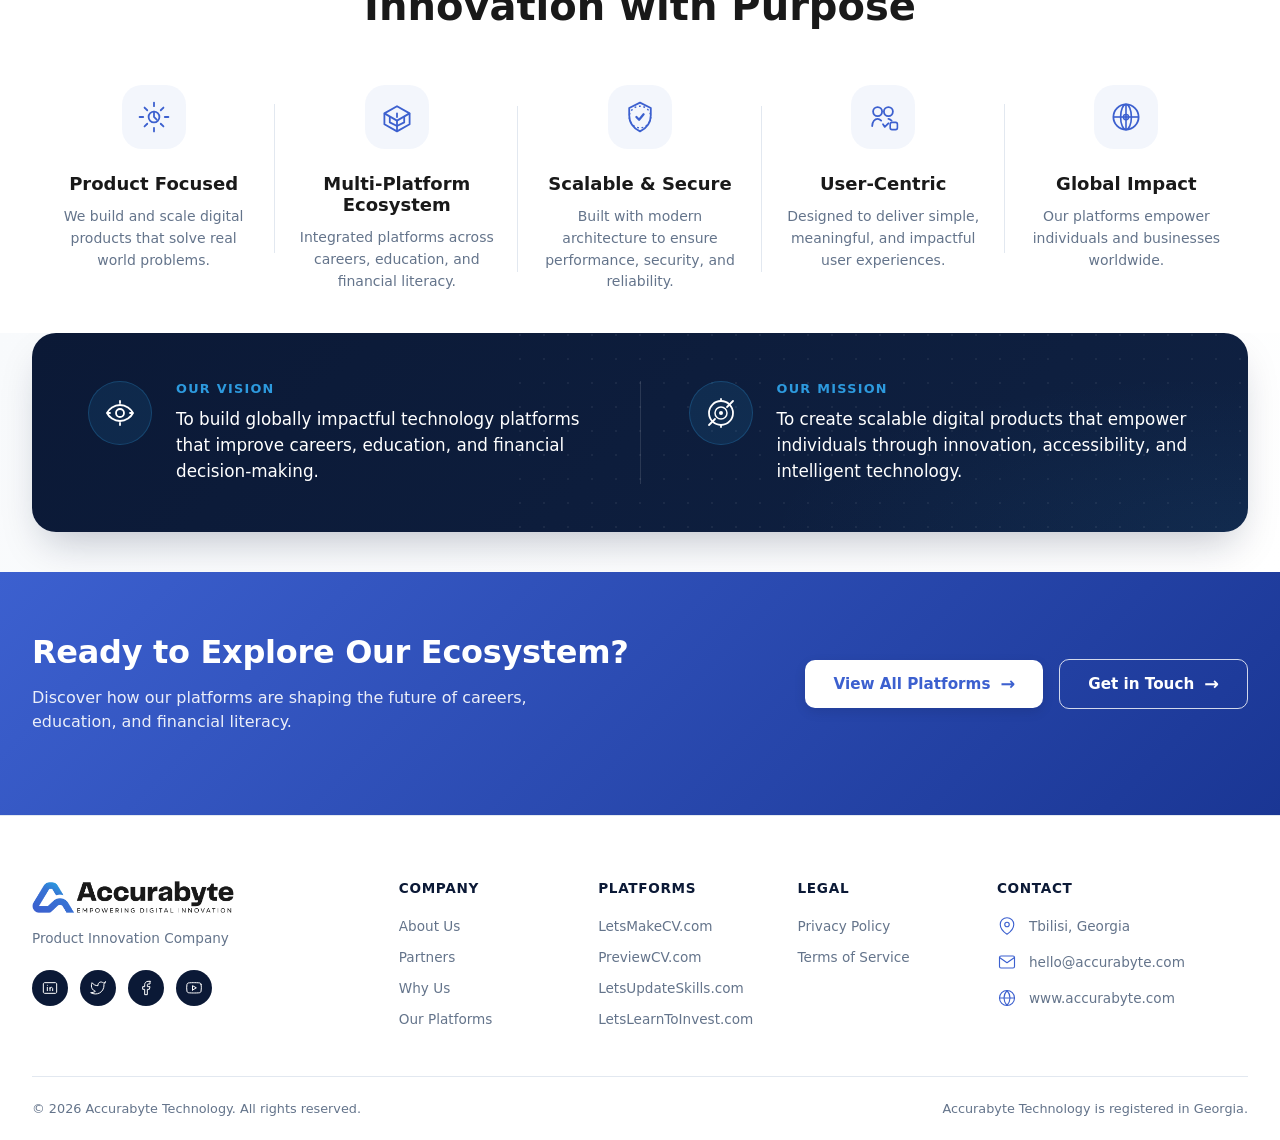
==== commit 4d16f1cc: "Updated project files" ====
--- a/index.html
+++ b/index.html
@@ -59,10 +59,10 @@
             Accurabyte Technology is a global software company building innovative digital platforms across recruitment, education, and financial literacy.
           </p>
           <div class="sec1-cta-group">
-            <a href="#" class="sec1-btn-primary">
+            <a href="platforms.html" class="sec1-btn-primary">
               Explore Our Platforms <span class="sec1-arrow">→</span>
             </a>
-            <a href="#" class="sec1-btn-secondary">
+            <a href="contact.html" class="sec1-btn-secondary">
               Contact Us <span class="sec1-arrow">→</span>
             </a>
           </div>
@@ -166,20 +166,10 @@
       <div class="sec3-grid">
         
         <!-- Card 1: Blue - Professional Resume Builder -->
-        <div class="sec3-card sec3-card--blue">
+        <div class="sec3-card sec3-card--blue" style="padding-top: 15px;">
           <div class="sec3-card-header">
-            <div class="sec3-icon-wrapper">
-              <svg width="32" height="32" viewBox="0 0 32 32" fill="none" xmlns="http://www.w3.org/2000/svg">
-                <rect x="6" y="4" width="20" height="24" rx="2" stroke="currentColor" stroke-width="1.6" fill="none"/>
-                <line x1="10" y1="10" x2="22" y2="10" stroke="currentColor" stroke-width="1.5" stroke-linecap="round"/>
-                <line x1="10" y1="14" x2="22" y2="14" stroke="currentColor" stroke-width="1.5" stroke-linecap="round"/>
-                <line x1="10" y1="18" x2="18" y2="18" stroke="currentColor" stroke-width="1.5" stroke-linecap="round"/>
-                <circle cx="23" cy="23" r="5" stroke="currentColor" stroke-width="1.5" fill="none"/>
-                <path d="M26 26L29 29" stroke="currentColor" stroke-width="1.5" stroke-linecap="round"/>
-              </svg>
-            </div>
-            <div class="sec3-domain">LETSMAKE<span class="sec3-domain-highlight">CV</span>.COM</div>
-          </div>
+  <img src="assets/logo.jpg" alt="LetsMakeCV" class="sec3-card-logo">
+</div>
           <h3 class="sec3-platform-title">Professional Resume Builder Platform</h3>
           <p class="sec3-description">Create standout resumes that get noticed by employers. Our intelligent platform helps you craft the perfect CV in minutes.</p>
           <ul class="sec3-features-list">
@@ -192,20 +182,10 @@
         </div>
 
         <!-- Card 2: Green - Recruitment & Candidate Discovery -->
-        <div class="sec3-card sec3-card--green">
-          <div class="sec3-card-header">
-            <div class="sec3-icon-wrapper">
-              <svg width="32" height="32" viewBox="0 0 32 32" fill="none" xmlns="http://www.w3.org/2000/svg">
-                <circle cx="12" cy="10" r="3" stroke="currentColor" stroke-width="1.6" fill="none"/>
-                <circle cx="22" cy="10" r="3" stroke="currentColor" stroke-width="1.6" fill="none"/>
-                <path d="M4 22C4 18 7 16 12 16C13 16 15 16 16 17" stroke="currentColor" stroke-width="1.5" fill="none" stroke-linecap="round"/>
-                <path d="M20 16C21 16 23 16 24 18C25 20 25 22 25 22" stroke="currentColor" stroke-width="1.5" fill="none" stroke-linecap="round"/>
-                <path d="M16 20L19 23L16 26" stroke="currentColor" stroke-width="1.5" stroke-linecap="round" stroke-linejoin="round"/>
-                <rect x="21" y="20" width="6" height="6" rx="1" stroke="currentColor" stroke-width="1.5" fill="none"/>
-              </svg>
-            </div>
-            <div class="sec3-domain">PREVIEW<span class="sec3-domain-highlight">CV</span>.COM</div>
-          </div>
+        <div class="sec3-card sec3-card--green" style="padding-top: 15px;">
+         <div class="sec3-card-header">
+  <img src="assets/preview-cv-main-logo.webp" alt="PreviewCV" class="sec3-card-logo">
+</div>
           <h3 class="sec3-platform-title">Recruitment & Candidate Discovery Platform</h3>
           <p class="sec3-description">Find the right talent faster with intelligent candidate matching and advanced recruitment tools designed for modern hiring.</p>
           <ul class="sec3-features-list">
@@ -219,17 +199,9 @@
 
         <!-- Card 3: Orange - E-learning & Skill Development -->
         <div class="sec3-card sec3-card--orange">
-          <div class="sec3-card-header">
-            <div class="sec3-icon-wrapper">
-              <svg width="32" height="32" viewBox="0 0 32 32" fill="none" xmlns="http://www.w3.org/2000/svg">
-                <path d="M16 6L4 12L16 18L28 12L16 6Z" stroke="currentColor" stroke-width="1.6" fill="none" stroke-linejoin="round"/>
-                <path d="M8 14.5V20.5L16 25L24 20.5V14.5" stroke="currentColor" stroke-width="1.5" fill="none" stroke-linejoin="round"/>
-                <path d="M16 25V18" stroke="currentColor" stroke-width="1.5"/>
-                <circle cx="20" cy="20" r="2" fill="currentColor" fill-opacity="0.3" stroke="currentColor" stroke-width="1"/>
-              </svg>
-            </div>
-            <div class="sec3-domain">LETSUPDATE<span class="sec3-domain-highlight">SKILLS</span>.COM</div>
-          </div>
+         <div class="sec3-card-header">
+  <img src="assets/new-logo.png" alt="LetsUpdateSkills" class="sec3-card-logo">
+</div>
           <h3 class="sec3-platform-title">E-learning & Skill Development Platform</h3>
           <p class="sec3-description">Upskill and reskill with industry-relevant courses designed to boost your career and keep you ahead of the curve.</p>
           <ul class="sec3-features-list">
@@ -244,17 +216,8 @@
         <!-- Card 4: Purple - Investment Learning -->
         <div class="sec3-card sec3-card--purple">
           <div class="sec3-card-header">
-            <div class="sec3-icon-wrapper">
-              <svg width="32" height="32" viewBox="0 0 32 32" fill="none" xmlns="http://www.w3.org/2000/svg">
-                <rect x="6" y="14" width="5" height="12" rx="1" stroke="currentColor" stroke-width="1.5" fill="none"/>
-                <rect x="13" y="10" width="5" height="16" rx="1" stroke="currentColor" stroke-width="1.5" fill="none"/>
-                <rect x="20" y="6" width="5" height="20" rx="1" stroke="currentColor" stroke-width="1.5" fill="none"/>
-                <path d="M4 26H28" stroke="currentColor" stroke-width="1.5" stroke-linecap="round"/>
-                <path d="M8 12L12 8L16 12" stroke="currentColor" stroke-width="1.5" stroke-linecap="round" stroke-linejoin="round"/>
-              </svg>
-            </div>
-            <div class="sec3-domain">LETSLEARNTO<span class="sec3-domain-highlight">INVEST</span>.COM</div>
-          </div>
+  <img src="assets/learntoinvest.png" alt="LetsLearnToInvest" class="sec3-card-logo">
+</div>
           <h3 class="sec3-platform-title">Investment Learning Platform</h3>
           <p class="sec3-description">Master the art of investing with beginner-friendly courses and expert insights to build lasting financial wealth.</p>
           <ul class="sec3-features-list">
@@ -424,10 +387,10 @@
 
         <!-- Right Side: CTA Button Group -->
         <div class="sec6-button-group">
-          <a href="#" class="sec6-btn-primary">
+          <a href="platforms.html" class="sec6-btn-primary">
             View All Platforms <span class="sec6-arrow">→</span>
           </a>
-          <a href="#" class="sec6-btn-secondary">
+          <a href="contact.html" class="sec6-btn-secondary">
             Get in Touch <span class="sec6-arrow">→</span>
           </a>
         </div>
@@ -503,8 +466,8 @@
         <div class="sec7-footer-col">
           <h4 class="sec7-footer-heading">LEGAL</h4>
           <ul class="sec7-footer-links">
-            <li><a href="#">Privacy Policy</a></li>
-            <li><a href="#">Terms of Service</a></li>
+            <li><a href="privacy.html">Privacy Policy</a></li>
+            <li><a href="terms.html">Terms of Service</a></li>
           </ul>
         </div>
 
--- a/css/header.css
+++ b/css/header.css
@@ -284,7 +284,7 @@
     }
 
     .logo-image {
-  width: 175px;
+  width: 210px;
   height: 30px;
   object-fit: contain;
   display: block;
--- a/css/footer.css
+++ b/css/footer.css
@@ -48,7 +48,7 @@
 }
 
 .sec7-footer-logo {
-  width: 175px;
+  width: 210px;
   height: auto;
   object-fit: contain;
 }
--- a/css/style.css
+++ b/css/style.css
@@ -4,7 +4,9 @@
       padding: 0;
       box-sizing: border-box;
     }
-
+html {
+  scroll-behavior: smooth;
+}
     body {
       font-family: 'Inter', system-ui, -apple-system, 'Segoe UI', Roboto, 'Helvetica Neue', sans-serif;
       background: #f8fafc;
@@ -691,7 +693,7 @@
 .sec3-card--blue { border-color: var(--theme-border); box-shadow: 0 4px 12px rgba(60, 96, 207, 0.05);border-top: 2px solid #3C60CF; }
 .sec3-card--green { border-color: var(--theme-border); box-shadow: 0 4px 12px rgba(34, 197, 94, 0.05);border-top: 2px solid #22C55E; }
 .sec3-card--orange { border-color: var(--theme-border); box-shadow: 0 4px 12px rgba(249, 115, 22, 0.05);border-top: 2px solid #F97316; }
-.sec3-card--purple { border-color: var(--theme-border); box-shadow: 0 4px 12px rgba(124, 58, 237, 0.05);border-top: 2px solid #7C3AED; }
+.sec3-card--purple { border-color: var(--theme-border); box-shadow: 0 4px 12px rgba(124, 58, 237, 0.05);border-top: 2px solid #146ef6; }
 
 .sec3-card--blue:hover { box-shadow: 0 12px 30px rgba(60, 96, 207, 0.12); }
 .sec3-card--green:hover { box-shadow: 0 12px 30px rgba(34, 197, 94, 0.12); }
@@ -798,7 +800,7 @@
 .sec3-cta--blue { color: #3C60CF; }
 .sec3-cta--green { color: #22C55E; }
 .sec3-cta--orange { color: #F97316; }
-.sec3-cta--purple { color: #7C3AED; }
+.sec3-cta--purple { color: #146ef6; }
 
 .sec3-cta-link .sec3-arrow {
   transition: transform 0.2s ease;
@@ -813,6 +815,38 @@
   opacity: 0.8;
 }
 
+/* Card Logo Styles - Replace icon + domain */
+.sec3-card-header {
+  display: flex;
+  align-items: center;
+  justify-content: flex-start;
+  margin-bottom: 24px;
+}
+
+.sec3-card-logo {
+  max-width: 160px;
+  height: auto;
+  object-fit: contain;
+}
+
+/* Responsive adjustments for logos */
+@media (max-width: 1024px) {
+  .sec3-card-logo {
+    max-width: 140px;
+  }
+}
+
+@media (max-width: 768px) {
+  .sec3-card-logo {
+    max-width: 130px;
+  }
+}
+
+@media (max-width: 550px) {
+  .sec3-card-logo {
+    max-width: 120px;
+  }
+}
 /* ========== RESPONSIVE ========== */
 
 /* Tablet: 2 columns */
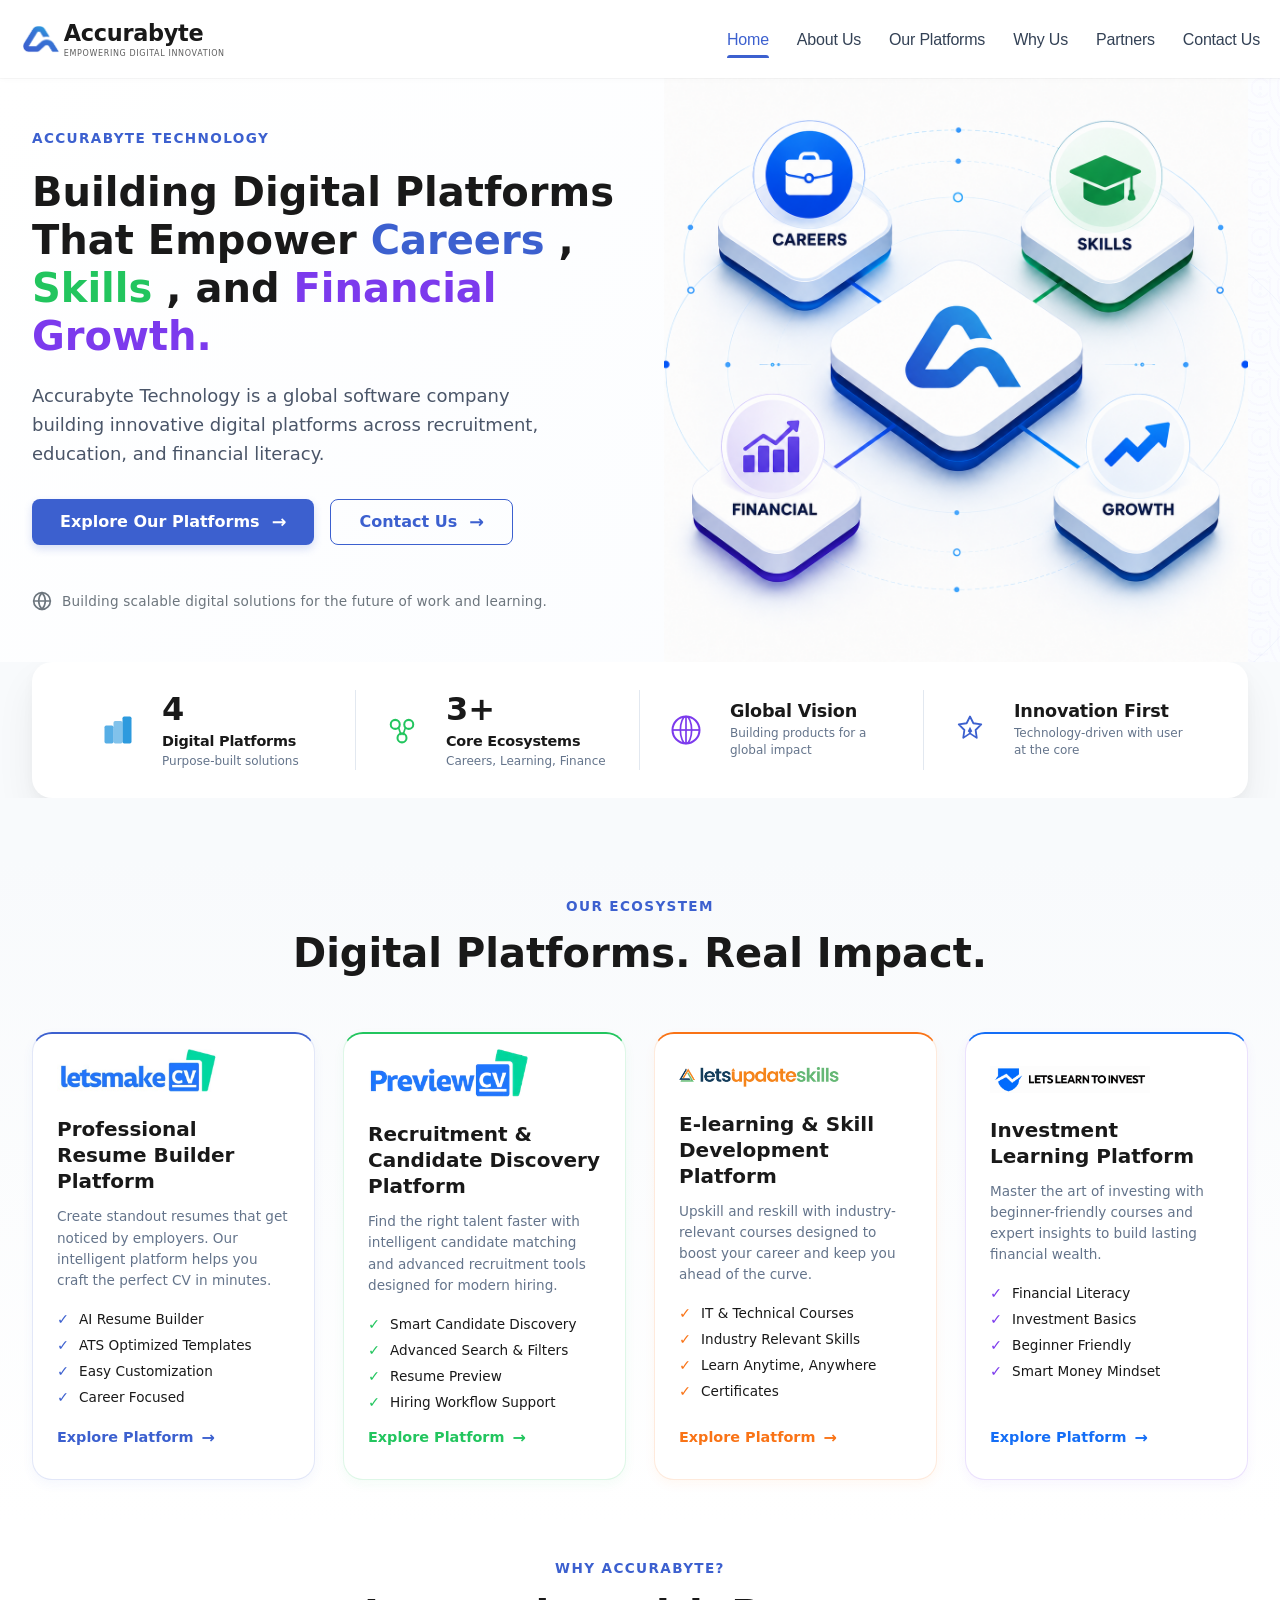
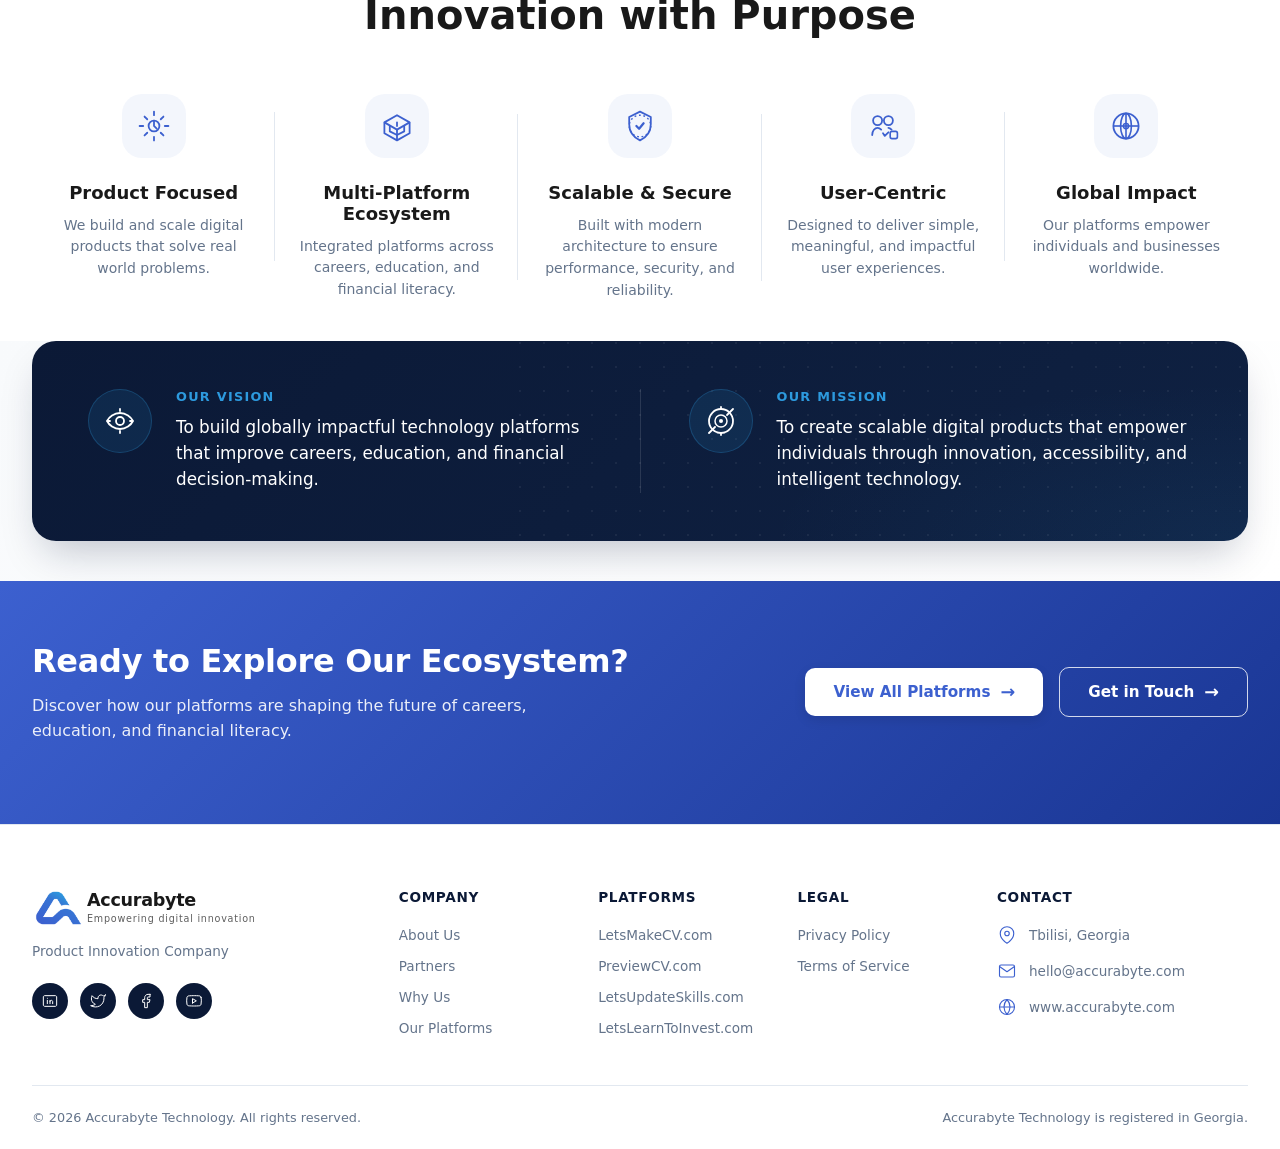
==== commit acd6cfa7: "Updated project files" ====
--- a/index.html
+++ b/index.html
@@ -15,6 +15,10 @@
     <!-- LEFT: Logo Mark + Brand Typography -->
     <a href="index.html" class="logo-wrapper" aria-label="Accurabyte Technology home">
   <img src="assets/logo.png" alt="Accurabyte Technology Logo" class="logo-image">
+  <div class="logo-text-group">
+    <span class="logo-main">Accurabyte</span>
+    <span class="logo-sub">Empowering digital innovation</span>
+  </div>
 </a>
 
     <!-- RIGHT: Navigation Menu (Desktop + Mobile overlay) -->
@@ -407,9 +411,13 @@
         
         <!-- Column 1: Brand Profile & Socials -->
         <div class="sec7-footer-col sec7-brand-col">
-          <div class="sec7-logo-wrapper">
-            <img src="assets/logo.png" alt="Accurabyte Technology Logo" class="sec7-footer-logo">
-          </div>
+           <div class="sec7-logo-wrapper">
+  <img src="assets/logo.png" alt="Accurabyte Technology Logo" class="sec7-footer-logo">
+  <div class="sec7-footer-text-group">
+    <span class="sec7-footer-main">Accurabyte</span>
+    <span class="sec7-footer-sub">Empowering digital innovation</span>
+  </div>
+</div>
           <p class="sec7-tagline">Product Innovation Company</p>
           <div class="sec7-social-row">
             <a href="#" class="sec7-social-icon" aria-label="LinkedIn">
--- a/css/header.css
+++ b/css/header.css
@@ -36,7 +36,7 @@
     .logo-wrapper {
       display: flex;
       align-items: center;
-      gap: 12px;
+      gap: 2px;
       text-decoration: none;
       z-index: 10;
     }
@@ -78,7 +78,7 @@
       font-weight: 800;
       letter-spacing: -0.3px;
       color: var(--color-text-primary);
-      text-transform: uppercase;
+      
     }
 
     .logo-sub {
@@ -90,6 +90,29 @@
       opacity: 0.75;
       margin-top: 2px;
     }
+
+    /* Logo text group styles - next to image */
+.logo-text-group {
+  display: flex;
+  flex-direction: column;
+  line-height: 1.2;
+}
+
+.logo-main {
+  font-size: 1.4rem;
+  font-weight: 700;
+  letter-spacing: -0.3px;
+  color: var(--color-text-primary);
+}
+
+.logo-sub {
+  font-size: 0.5rem;
+  font-weight: 500;
+  letter-spacing: 0.08em;
+  color: var(--color-text-primary);
+  opacity: 0.7;
+  margin-top: 2px;
+}
 
     /* ===== RIGHT SIDE: DESKTOP NAVIGATION ===== */
     .nav-menu {
@@ -281,10 +304,27 @@
       .logo-sub {
         font-size: 0.6rem;
       }
+
+      /* Logo adjustments for mobile */
+  .logo-image {
+    width: 42px;
+    height: 42px;
+  }
+  
+  .logo-main {
+    font-size: 0.9rem;
+  }
+  
+  .logo-sub {
+    font-size: 0.5rem;
+  }
+  
+  .logo-text-group {
+    display: flex; /* Keep visible on mobile when logo is small */
+  }
     }
 
     .logo-image {
-  width: 210px;
   height: 30px;
   object-fit: contain;
   display: block;
@@ -360,4 +400,24 @@
   .nav-link:active {
     opacity: 0.8;
     transition: none;
-  }+  }
+
+  @media (max-width: 480px) {
+  .logo-wrapper {
+    gap: 8px;
+  }
+  
+  .logo-image {
+    width: 38px;
+    height: 38px;
+  }
+  
+  .logo-main {
+    font-size: 0.85rem;
+  }
+  
+  .logo-sub {
+    font-size: 0.45rem;
+    letter-spacing: 0.05em;
+  }
+}
--- a/css/footer.css
+++ b/css/footer.css
@@ -48,8 +48,7 @@
 }
 
 .sec7-footer-logo {
-  width: 210px;
-  height: auto;
+  height: 38px;
   object-fit: contain;
 }
 
@@ -190,6 +189,40 @@
   margin: 0;
 }
 
+/* Footer Logo with Text */
+.sec7-logo-wrapper {
+  display: flex;
+  align-items: center;
+  gap: 2px;
+}
+
+.sec7-footer-logo {
+ 
+  object-fit: contain;
+}
+
+.sec7-footer-text-group {
+  display: flex;
+  flex-direction: column;
+  line-height: 1.2;
+}
+
+.sec7-footer-main {
+  font-size: 1.1rem;
+  font-weight: 800;
+  letter-spacing: -0.3px;
+  color: #191919;
+}
+
+.sec7-footer-sub {
+  font-size: 0.6rem;
+  font-weight: 500;
+  letter-spacing: 0.08em;
+  color: #191919;
+  opacity: 0.7;
+  margin-top: 2px;
+}
+
 /* ========== RESPONSIVE ========== */
 
 /* Tablet Landscape */
@@ -211,9 +244,7 @@
     grid-column: span 3;
   }
 
-  .sec7-footer-logo {
-    width: 160px;
-  }
+  
 }
 
 /* Tablet Portrait */
@@ -243,9 +274,7 @@
     padding-top: 20px;
   }
 
-  .sec7-footer-logo {
-    width: 150px;
-  }
+ 
 }
 
 /* Mobile */
@@ -267,9 +296,7 @@
     grid-column: span 1;
   }
 
-  .sec7-footer-logo {
-    width: 140px;
-  }
+ 
 
   .sec7-footer-heading {
     margin-bottom: 16px;
